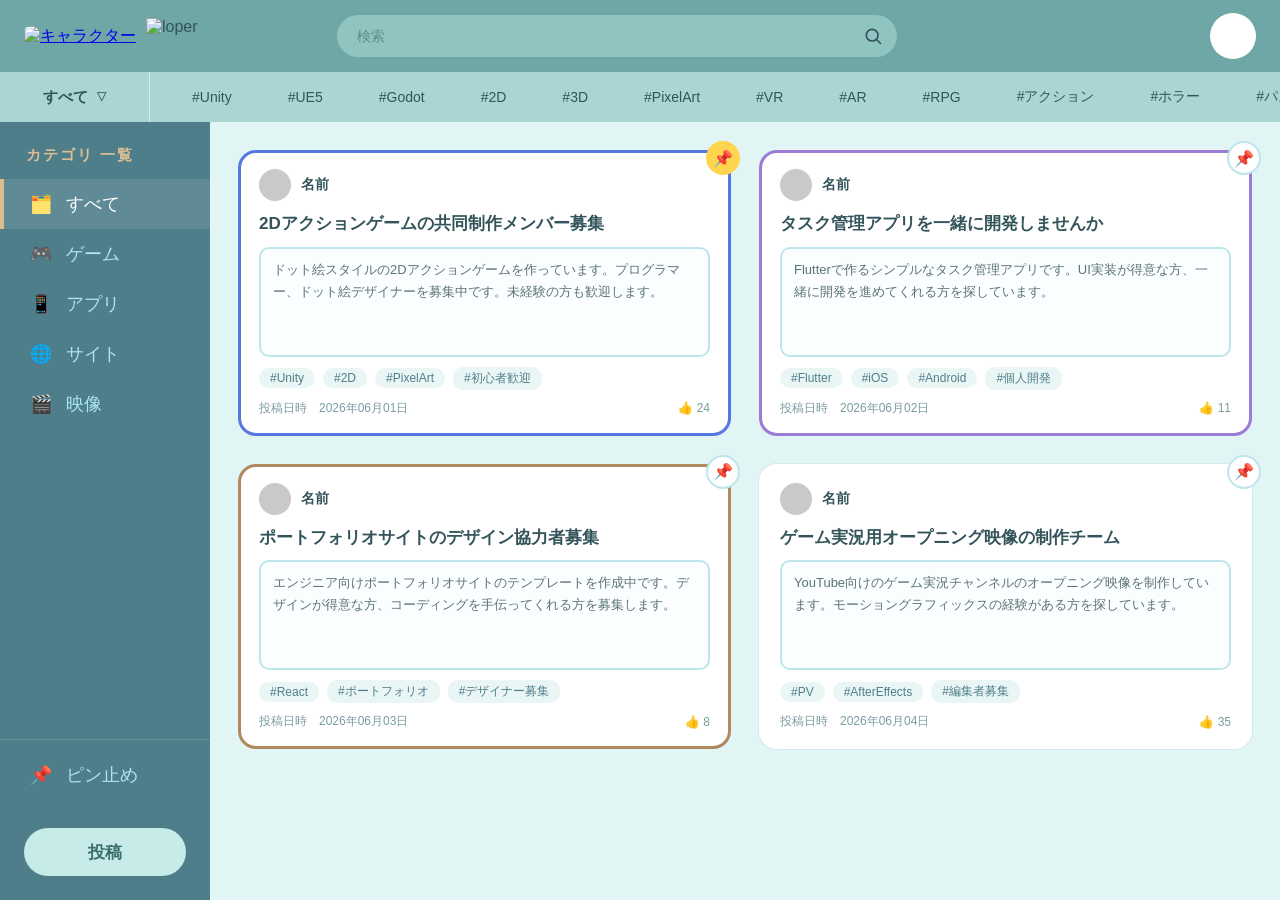
==== index.html @ f39e6a4d "アイコン設定修正" ====
<!DOCTYPE html>
<html lang="ja">
<head>
<meta charset="UTF-8">
<meta name="viewport" content="width=device-width, initial-scale=1.0">
<title>loper - 開発仲間募集サイト</title>
<link rel="icon" href="images/loper_MainIcon.png">
<link rel="stylesheet" href="style.css">
</head>
<body>
<div class="app">

  <!-- ヘッダー -->
  <header class="header">
    <div class="logo-area">
      <a href="kurokamiroom.html"><img src="images/loper_MainIcon.png" alt="キャラクター" class="logo-icon"></a>
      <img src="images/loper_logo.png" alt="loper" class="logo-img">
    </div>

    <div class="search-area">
      <input type="text" class="search-input" id="searchInput" placeholder="検索">
      <button class="search-btn" id="searchBtn" aria-label="検索">
        <svg width="20" height="20" viewBox="0 0 24 24" fill="none" stroke="currentColor" stroke-width="2" stroke-linecap="round">
          <circle cx="11" cy="11" r="7"></circle>
          <line x1="16.5" y1="16.5" x2="21" y2="21"></line>
        </svg>
      </button>
    </div>

    <div class="selected-tags-dropdown" id="selectedTagsDropdown">
      <span class="selected-tags-label" id="selectedTagsLabel">選択タグ</span>
      <span class="dropdown-arrow">▽</span>
      <div class="selected-tags-pulldown" id="selectedTagsPulldown">
        <!-- JSで生成 -->
      </div>
    </div>

    <button class="clear-tags-btn" id="clearTagsBtn" aria-label="タグ選択を解除" title="選択中のタグをすべて解除">
      <svg width="18" height="18" viewBox="0 0 24 24" fill="none" stroke="currentColor" stroke-width="2" stroke-linecap="round" stroke-linejoin="round">
        <path d="M20.59 13.41l-7.17 7.17a2 2 0 0 1-2.83 0L2 12V2h10l8.59 8.59a2 2 0 0 1 0 2.82z"></path>
        <line x1="7" y1="7" x2="7.01" y2="7"></line>
        <line x1="18" y1="6" x2="6" y2="18"></line>
      </svg>
    </button>

    <div class="profile-icon" id="profileIcon"></div>
  </header>

  <!-- カテゴリ・タグバー -->
  <div class="category-tag-bar">
    <div class="category-dropdown" id="categoryDropdown">
      <span class="category-current" id="categoryCurrent">すべて</span>
      <span class="dropdown-arrow">▽</span>

      <div class="category-pulldown" id="categoryPulldown">
        <div class="pulldown-item active" data-category="all">
          <span class="category-item-icon">🗂️</span><span>すべて</span>
        </div>
        <div class="pulldown-item" data-category="game">
          <span class="category-item-icon">🎮</span><span>ゲーム</span>
        </div>
        <div class="pulldown-item" data-category="app">
          <span class="category-item-icon">📱</span><span>アプリ</span>
        </div>
        <div class="pulldown-item" data-category="site">
          <span class="category-item-icon">🌐</span><span>サイト</span>
        </div>
        <div class="pulldown-item" data-category="video">
          <span class="category-item-icon">🎬</span><span>映像</span>
        </div>
      </div>
    </div>

    <div class="tag-list" id="tagList">
      <!-- タグはJSで生成 -->
    </div>
  </div>

  <!-- タグ一覧パネル（カテゴリ名クリックで開閉） -->
  <div class="tag-panel" id="tagPanel">
    <!-- タグはJSで生成 -->
  </div>

  <!-- 本体 -->
  <div class="body-container">

    <!-- サイドバー -->
    <aside class="sidebar">
      <div class="category-list-section">
        <div class="category-list-header">カテゴリ 一覧</div>

        <div class="category-item active" data-category="all">
          <span class="category-item-icon">🗂️</span>
          <span class="category-item-label">すべて</span>
        </div>
        <div class="category-item" data-category="game">
          <span class="category-item-icon">🎮</span>
          <span class="category-item-label">ゲーム</span>
        </div>
        <div class="category-item" data-category="app">
          <span class="category-item-icon">📱</span>
          <span class="category-item-label">アプリ</span>
        </div>
        <div class="category-item" data-category="site">
          <span class="category-item-icon">🌐</span>
          <span class="category-item-label">サイト</span>
        </div>
        <div class="category-item" data-category="video">
          <span class="category-item-icon">🎬</span>
          <span class="category-item-label">映像</span>
        </div>
      </div>

      <div class="pin-section">
        <div class="category-item" id="pinItem">
          <span class="category-item-icon">📌</span>
          <span class="category-item-label">ピン止め</span>
        </div>
      </div>

      <div class="post-button-area">
        <button class="post-button" id="postButton">投稿</button>
      </div>
    </aside>

    <!-- 投稿一覧 -->
    <main class="content-area" id="contentArea">
      <div class="posts-grid" id="postsGrid">
        <!-- 投稿カードはJSで生成 -->
      </div>
    </main>

  </div>
</div>

<!-- 投稿詳細モーダル -->
<div class="modal-overlay" id="detailModalOverlay">
  <div class="modal" id="detailModal">
    <button class="modal-close" id="detailModalClose">×</button>

    <div class="post-header modal-header">
      <div class="post-avatar" id="detailAvatar"></div>
      <span class="post-author" id="detailAuthor"></span>
    </div>

    <h2 class="modal-title" id="detailTitle"></h2>

    <div class="post-content-box modal-content-box" id="detailDesc"></div>

    <div class="modal-image-box" id="detailImageBox">
      <!-- サムネイルはJSで生成 -->
    </div>

    <div class="post-tags modal-tags" id="detailTags"></div>

    <div class="post-footer modal-footer">
      <span class="post-date" id="detailDate"></span>
      <span class="post-likes" id="detailLikes"></span>
    </div>

    <div class="modal-actions">
      <button class="modal-btn pin" id="detailPinBtn">ピン止めする</button>
    </div>
  </div>
</div>

<!-- 投稿作成モーダル -->
<div class="modal-overlay" id="postModalOverlay">
  <div class="modal" id="postModal">
    <button class="modal-close" id="postModalClose">×</button>
    <h2 class="modal-title">投稿を作成</h2>

    <form id="postForm">
      <div class="form-group">
        <label for="postTitleInput">タイトル</label>
        <input type="text" id="postTitleInput" placeholder="募集内容のタイトルを入力" required>
      </div>

      <div class="form-group">
        <label for="postCategoryInput">カテゴリ</label>
        <select id="postCategoryInput">
          <option value="game">ゲーム</option>
          <option value="app">アプリ</option>
          <option value="site">サイト</option>
          <option value="video">映像</option>
        </select>
      </div>

      <div class="form-group">
        <label for="postImageInput">画像（任意・最大4枚）</label>
        <input type="file" id="postImageInput" accept="image/*" multiple>
      </div>

      <div class="form-group">
        <label>タグ（選択）</label>
        <div class="post-tag-selector" id="postTagSelector">
          <!-- カテゴリに応じてJSで生成 -->
        </div>
      </div>

      <div class="form-group">
        <label for="postTagsInput">タグ（自由記入・カンマ区切り）</label>
        <input type="text" id="postTagsInput" placeholder="例：チーム募集, 週末開発">
      </div>

      <div class="form-group">
        <label for="postDescInput">詳細</label>
        <textarea id="postDescInput" placeholder="募集内容の詳細を入力"></textarea>
      </div>

      <button type="submit" class="form-submit">投稿する</button>
    </form>
  </div>
</div>

<!-- アイコントリムモーダル -->
<div class="avatar-crop-overlay" id="avatarCropOverlay">
  <div class="avatar-crop-modal">
    <h3 class="avatar-crop-title">アイコンの範囲を選択</h3>
    <div class="avatar-crop-container" id="avatarCropContainer">
      <img class="avatar-crop-image" id="avatarCropImage" alt="" draggable="false">
      <div class="avatar-crop-circle"></div>
    </div>
    <div class="avatar-crop-zoom-wrap">
      <span class="avatar-crop-zoom-label">縮小</span>
      <input type="range" class="avatar-crop-zoom" id="avatarCropZoom" min="0" max="100" value="0">
      <span class="avatar-crop-zoom-label">拡大</span>
    </div>
    <div class="avatar-crop-actions">
      <button type="button" class="avatar-crop-btn cancel" id="avatarCropCancel">キャンセル</button>
      <button type="button" class="avatar-crop-btn confirm" id="avatarCropConfirm">決定</button>
    </div>
  </div>
</div>

<!-- ライトボックス -->
<div class="lightbox-overlay" id="lightboxOverlay">
  <img id="lightboxImage" alt="">
</div>

<!-- トースト -->
<div class="toast" id="toast"></div>

<!-- プロフィール画面（画面左からスライド表示） -->
<div class="profile-overlay" id="profileOverlay">
  <div class="profile-panel" id="profilePanel">
    <div class="profile-panel-header">
      <button class="profile-icon-btn" id="profileCloseBtn" aria-label="メイン画面へ戻る">×</button>
      <button class="profile-icon-btn" id="profileSettingsBtn" aria-label="設定">⚙</button>
    </div>

    <div class="profile-avatar-wrap">
      <div class="profile-avatar" id="profileAvatar"></div>
      <input type="file" id="profileAvatarInput" accept="image/*" class="visually-hidden">
    </div>

    <input type="text" class="profile-name-input" id="profileNameInput" maxlength="20" value="名前">

    <textarea class="profile-bio" id="profileBio" placeholder="自己紹介や説明文を入力してください"></textarea>

    <div class="profile-links" id="profileLinks">
      <!-- JSで生成 -->
    </div>
    <button class="profile-add-link-btn" id="profileAddLinkBtn" type="button">＋ リンクを追加</button>
  </div>
</div>

<script src="script.js"></script>
</body>
</html>
---- style.css ----
:root {
  --header-bg: #6FA6A6;
  --tagbar-bg: #A9D6D3;
  --search-bg: #8FC4C1;
  --search-placeholder: #5E8C8A;

  --sidebar-bg: #4E7E8A;
  --sidebar-border: rgba(255, 255, 255, 0.15);
  --category-header-color: #DDBE93;
  --category-text-color: #ADE6EE;

  --content-bg: #E1F5F4;
  --card-bg: #FFFFFF;
  --card-border: #5D7FCB;

  --post-button-bg: #C7EBE9;
  --post-button-text: #3A6E6C;

  --scrollbar-track: #CDE7E5;
  --scrollbar-thumb: #8FC0BD;

  --text-dark: #33545A;
  --tag-pill-bg: #EAF6F6;
  --tag-pill-text: #4F7E8A;

  --ad-bg: #F2F2F2;
  --ad-border: #C7C7C7;

  /* 投稿カード（カテゴリ別の枠色） */
  --card-border-game: #5577E0;
  --card-border-app: #9B7BD6;
  --card-border-site: #B08A5E;
  --card-border-video: #FFFFFF;
  --content-box-border: #BDE6EC;
  --content-box-bg: #FBFEFE;
  --avatar-bg: #C9C9C9;

  /* プロフィール画面 */
  --profile-bg: #79B7B5;
  --profile-name-color: #ADE6EE;
  --profile-field-bg: #EAF8F8;
}

* {
  margin: 0;
  padding: 0;
  box-sizing: border-box;
}

html, body {
  height: 100%;
  font-family: "Hiragino Kaku Gothic ProN", "Hiragino Sans", "Yu Gothic UI", "Meiryo", sans-serif;
  color: var(--text-dark);
}

button {
  font-family: inherit;
}

.visually-hidden {
  position: absolute;
  width: 1px;
  height: 1px;
  padding: 0;
  margin: -1px;
  overflow: hidden;
  clip: rect(0, 0, 0, 0);
  white-space: nowrap;
  border: 0;
}

/* ================= レイアウト全体 ================= */
.app {
  display: flex;
  flex-direction: column;
  height: 100vh;
  overflow: hidden;
}

/* ================= ヘッダー ================= */
.header {
  display: flex;
  align-items: center;
  height: 72px;
  background: var(--header-bg);
  padding: 0 24px;
  gap: 20px;
  flex-shrink: 0;
}

.logo-area {
  display: flex;
  align-items: center;
  gap: 10px;
  flex-shrink: 0;
}

.logo-icon {
  width: 60px;
  height: 60px;
  border-radius: 6px;
  object-fit: cover;
}

.logo-img {
  height: 36px;
  width: auto;
  object-fit: contain;
}

.search-area {
  flex: 1;
  max-width: 560px;
  margin: 0 auto;
  display: flex;
  align-items: center;
  background: var(--search-bg);
  border-radius: 24px;
  height: 42px;
  padding: 0 8px 0 20px;
}

.search-input {
  flex: 1;
  border: none;
  outline: none;
  background: transparent;
  font-size: 14px;
  color: var(--text-dark);
}

.search-input::placeholder {
  color: var(--search-placeholder);
}

.search-btn {
  border: none;
  background: transparent;
  cursor: pointer;
  width: 32px;
  height: 32px;
  display: flex;
  align-items: center;
  justify-content: center;
  border-radius: 50%;
  color: var(--text-dark);
  flex-shrink: 0;
}

.search-btn:hover {
  background: rgba(255, 255, 255, 0.3);
}

/* ===== 選択タグドロップダウン ===== */
.selected-tags-dropdown {
  position: relative;
  display: flex;
  align-items: center;
  gap: 6px;
  height: 38px;
  padding: 0 14px;
  border-radius: 20px;
  background: transparent;
  color: rgba(255, 255, 255, 0.6);
  font-size: 13px;
  white-space: nowrap;
  cursor: pointer;
  user-select: none;
  transition: background 0.15s, color 0.15s, opacity 0.15s;
  opacity: 0;
  pointer-events: none;
  flex-shrink: 0;
}

.selected-tags-dropdown.has-tags {
  opacity: 1;
  pointer-events: auto;
  color: #fff;
}

.selected-tags-dropdown:hover {
  background: rgba(255, 255, 255, 0.2);
}

.selected-tags-dropdown .dropdown-arrow {
  font-size: 10px;
  transition: transform 0.2s;
}

.selected-tags-dropdown.open .dropdown-arrow {
  transform: rotate(180deg);
}

.selected-tags-pulldown {
  display: none;
  position: absolute;
  top: calc(100% + 8px);
  left: 0;
  min-width: 160px;
  background: #fff;
  border-radius: 10px;
  box-shadow: 0 4px 16px rgba(0,0,0,0.15);
  padding: 8px 0;
  z-index: 200;
}

.selected-tags-pulldown.open {
  display: block;
}

.selected-tags-pulldown-item {
  display: flex;
  align-items: center;
  gap: 8px;
  padding: 8px 16px;
  font-size: 13px;
  color: var(--text-dark);
  white-space: nowrap;
}

.selected-tags-pulldown-empty {
  padding: 10px 16px;
  font-size: 13px;
  color: #aaa;
}

.clear-tags-btn {
  flex-shrink: 0;
  display: flex;
  align-items: center;
  justify-content: center;
  width: 38px;
  height: 38px;
  border: none;
  border-radius: 50%;
  background: transparent;
  color: rgba(255, 255, 255, 0.6);
  cursor: pointer;
  transition: background 0.15s, color 0.15s, opacity 0.15s;
  opacity: 0;
  pointer-events: none;
}

.clear-tags-btn.has-tags {
  opacity: 1;
  pointer-events: auto;
  color: #fff;
}

.clear-tags-btn:hover {
  background: rgba(255, 255, 255, 0.25);
}

.profile-icon {
  width: 46px;
  height: 46px;
  border-radius: 50%;
  background: #FFFFFF;
  flex-shrink: 0;
  cursor: pointer;
}

/* ================= カテゴリ・タグバー ================= */
.category-tag-bar {
  display: flex;
  align-items: stretch;
  height: 50px;
  background: var(--tagbar-bg);
  flex-shrink: 0;
}

.category-dropdown {
  position: relative;
  display: flex;
  align-items: center;
  justify-content: center;
  gap: 8px;
  min-width: 150px;
  padding: 0 20px;
  font-weight: bold;
  font-size: 15px;
  cursor: pointer;
  border-right: 1px solid rgba(255, 255, 255, 0.5);
  user-select: none;
}

.category-dropdown:hover {
  background: rgba(255, 255, 255, 0.15);
}

.category-current {
  cursor: pointer;
}

.category-current:hover {
  text-decoration: underline;
}

.dropdown-arrow {
  font-size: 11px;
  transition: transform 0.2s;
}

.category-dropdown.open .dropdown-arrow {
  transform: rotate(180deg);
}

.category-pulldown {
  position: absolute;
  top: 100%;
  left: 0;
  min-width: 170px;
  background: #FFFFFF;
  border: 1px solid var(--card-border);
  border-radius: 0 0 10px 10px;
  box-shadow: 0 6px 16px rgba(0, 0, 0, 0.15);
  z-index: 200;
  display: none;
  overflow: hidden;
}

.category-pulldown.open {
  display: block;
}

.pulldown-item {
  display: flex;
  align-items: center;
  gap: 10px;
  padding: 12px 18px;
  font-size: 14px;
  font-weight: normal;
  color: var(--text-dark);
  cursor: pointer;
  white-space: nowrap;
}

.pulldown-item:hover {
  background: var(--content-bg);
}

.pulldown-item.active {
  background: var(--tag-pill-bg);
  font-weight: bold;
}

.tag-list {
  flex: 1;
  display: flex;
  align-items: center;
  gap: 28px;
  padding: 0 28px;
  overflow-x: auto;
  scrollbar-width: none;
}

.tag-list::-webkit-scrollbar {
  display: none;
}

.tag-item {
  font-size: 14px;
  color: var(--text-dark);
  white-space: nowrap;
  cursor: pointer;
  padding: 5px 14px;
  border-radius: 14px;
  transition: background 0.15s, color 0.15s;
}

.tag-item:hover {
  background: rgba(255, 255, 255, 0.45);
}

.tag-item.active {
  background: var(--card-border);
  color: #FFFFFF;
}

/* タグ一覧パネル（カテゴリ名クリックでスクロール無しに全タグを表示） */
.tag-panel {
  display: none;
  background: var(--tagbar-bg);
  border-top: 1px solid rgba(255, 255, 255, 0.5);
  padding: 18px 28px;
  flex-shrink: 0;
}

.tag-panel.open {
  display: grid;
  grid-template-columns: repeat(6, 1fr);
  gap: 12px 20px;
}

.tag-panel .tag-item {
  text-align: center;
  background: rgba(255, 255, 255, 0.35);
}

.tag-panel .tag-item.active {
  background: var(--card-border);
  color: #FFFFFF;
}

/* ================= 本体 ================= */
.body-container {
  flex: 1;
  display: flex;
  min-height: 0;
}

/* ================= サイドバー ================= */
.sidebar {
  width: 210px;
  flex-shrink: 0;
  background: var(--sidebar-bg);
  display: flex;
  flex-direction: column;
}

.category-list-section {
  flex: 1;
  padding-top: 18px;
}

.category-list-header {
  color: var(--category-header-color);
  font-size: 15px;
  font-weight: bold;
  letter-spacing: 2px;
  padding: 6px 26px 14px;
}

.category-item {
  display: flex;
  align-items: center;
  gap: 14px;
  padding: 13px 26px;
  font-size: 18px;
  color: var(--category-text-color);
  cursor: pointer;
  border-left: 4px solid transparent;
  transition: background 0.15s, border-color 0.15s, color 0.15s;
}

.category-item:hover {
  background: rgba(255, 255, 255, 0.06);
}

.category-item.active {
  background: rgba(255, 255, 255, 0.10);
  border-left-color: var(--category-header-color);
  color: #FFFFFF;
}

.category-item-icon {
  font-size: 18px;
  width: 22px;
  text-align: center;
  flex-shrink: 0;
}

.pin-section {
  border-top: 1px solid var(--sidebar-border);
  padding: 10px 0;
}

.post-button-area {
  padding: 18px 24px 24px;
}

.post-button {
  width: 100%;
  height: 48px;
  border: none;
  border-radius: 24px;
  background: var(--post-button-bg);
  color: var(--post-button-text);
  font-size: 17px;
  font-weight: bold;
  cursor: pointer;
  transition: filter 0.15s;
}

.post-button:hover {
  filter: brightness(0.95);
}

/* ================= 投稿一覧 ================= */
.content-area {
  flex: 1;
  background: var(--content-bg);
  overflow-y: auto;
  padding: 28px;
}

.content-area::-webkit-scrollbar {
  width: 14px;
}

.content-area::-webkit-scrollbar-track {
  background: var(--scrollbar-track);
}

.content-area::-webkit-scrollbar-thumb {
  background: var(--scrollbar-thumb);
  border-radius: 7px;
  border: 3px solid var(--scrollbar-track);
}

.posts-grid {
  display: grid;
  grid-template-columns: 1fr 1fr;
  gap: 28px;
  align-content: start;
}

.post-card {
  background: var(--card-bg);
  border: 3px solid var(--card-border-game);
  border-radius: 18px;
  padding: 16px 18px;
  cursor: pointer;
  display: flex;
  flex-direction: column;
  gap: 10px;
  position: relative;
  transition: transform 0.15s, box-shadow 0.15s;
}

.post-card:hover {
  transform: translateY(-2px);
  box-shadow: 0 8px 18px rgba(0, 0, 0, 0.08);
}

/* カテゴリ別の枠色（ゲームは青枠／アプリは紫枠／サイトは茶色枠／映像は白枠） */
.post-card.cat-game  { border-color: var(--card-border-game); }
.post-card.cat-app   { border-color: var(--card-border-app); }
.post-card.cat-site  { border-color: var(--card-border-site); }
.post-card.cat-video {
  border-color: var(--card-border-video);
  box-shadow: 0 0 0 1px rgba(0, 0, 0, 0.05);
}

/* アイコン・名前 */
.post-header {
  display: flex;
  align-items: center;
  gap: 10px;
}

.post-avatar {
  width: 32px;
  height: 32px;
  border-radius: 50%;
  background-color: var(--avatar-bg);
  background-size: cover;
  background-position: center;
  flex-shrink: 0;
}

.post-author {
  font-size: 14px;
  font-weight: bold;
  color: var(--text-dark);
}

.post-title {
  font-size: 17px;
  font-weight: bold;
  line-height: 1.5;
  display: -webkit-box;
  -webkit-line-clamp: 2;
  -webkit-box-orient: vertical;
  overflow: hidden;
}

/* 内容（投稿の本文）枠 */
.post-content-box {
  border: 2px solid var(--content-box-border);
  border-radius: 10px;
  background: var(--content-box-bg);
  padding: 10px 12px;
  font-size: 13px;
  line-height: 1.7;
  color: #5B7378;
  height: 110px;
  overflow: hidden;
  display: -webkit-box;
  -webkit-line-clamp: 5;
  -webkit-box-orient: vertical;
}

.post-content-box img {
  display: block;
  max-width: 100%;
  max-height: 70px;
  object-fit: cover;
  border-radius: 6px;
  margin-bottom: 6px;
}

/* タグ（横スクロールで表示） */
.post-tags {
  display: flex;
  align-items: center;
  gap: 8px;
  overflow-x: auto;
  scrollbar-width: none;
}

.post-tags::-webkit-scrollbar {
  display: none;
}

.tag-pill {
  flex-shrink: 0;
  background: var(--tag-pill-bg);
  color: var(--tag-pill-text);
  font-size: 12px;
  padding: 3px 11px;
  border-radius: 10px;
  white-space: nowrap;
}

/* 投稿日時・いいね */
.post-footer {
  display: flex;
  align-items: center;
  justify-content: space-between;
  font-size: 12px;
  color: #7A9CA0;
  margin-top: auto;
}

.post-likes {
  cursor: pointer;
  user-select: none;
  transition: transform 0.1s;
}

.post-likes:hover {
  transform: scale(1.08);
}

.post-likes.liked {
  color: #E0A030;
  font-weight: bold;
}

/* ピン止めボタン（カード右上） */
.post-pin-btn {
  position: absolute;
  top: -12px;
  right: -12px;
  width: 34px;
  height: 34px;
  border-radius: 50%;
  background: #FFFFFF;
  border: 2px solid var(--content-box-border);
  display: flex;
  align-items: center;
  justify-content: center;
  font-size: 16px;
  cursor: pointer;
  z-index: 2;
  transition: background 0.15s, transform 0.15s;
}

.post-pin-btn:hover {
  transform: scale(1.1);
}

.post-pin-btn.pinned {
  background: #FFD54F;
  border-color: #FFD54F;
}

/* ピンを付けたときのアニメーション */
@keyframes pin-pop {
  0%   { transform: scale(1) rotate(0deg); }
  40%  { transform: scale(1.5) rotate(-25deg); }
  70%  { transform: scale(0.9) rotate(10deg); }
  100% { transform: scale(1) rotate(0deg); }
}

.post-pin-btn.pin-animate {
  animation: pin-pop 0.4s ease;
}

/* 広告枠 */
.ad-card {
  grid-column: 1 / -1;
  border: 2px dashed var(--ad-border);
  border-radius: 18px;
  background: var(--ad-bg);
  display: flex;
  flex-direction: column;
  align-items: center;
  justify-content: center;
  min-height: 120px;
  color: #999999;
  gap: 6px;
}

.ad-label {
  font-weight: bold;
  font-size: 14px;
  letter-spacing: 2px;
}

.ad-sub {
  font-size: 12px;
}

/* 状態メッセージ */
.status-message {
  grid-column: 1 / -1;
  text-align: center;
  padding: 24px;
  color: #7A9CA0;
  font-size: 14px;
}

/* ================= モーダル ================= */
.modal-overlay {
  position: fixed;
  inset: 0;
  background: rgba(0, 0, 0, 0.45);
  display: none;
  align-items: center;
  justify-content: center;
  z-index: 1000;
}

.modal-overlay.show {
  display: flex;
}

.modal {
  background: #FFFFFF;
  border-radius: 18px;
  border-top: 6px solid var(--card-border-game);
  width: 90%;
  max-width: 560px;
  max-height: 85vh;
  overflow-y: auto;
  padding: 28px;
  position: relative;
}

.modal.cat-game  { border-top-color: var(--card-border-game); }
.modal.cat-app   { border-top-color: var(--card-border-app); }
.modal.cat-site  { border-top-color: var(--card-border-site); }
.modal.cat-video { border-top-color: var(--card-border-video); }

.modal-close {
  position: absolute;
  top: 16px;
  right: 16px;
  width: 32px;
  height: 32px;
  border: none;
  border-radius: 50%;
  background: var(--content-bg);
  color: var(--text-dark);
  font-size: 18px;
  line-height: 1;
  cursor: pointer;
}

.modal-header {
  margin: 8px 0 4px;
}

.modal-title {
  font-size: 20px;
  font-weight: bold;
  line-height: 1.5;
  margin: 0 0 14px;
}

.modal-image-box {
  display: none;
  margin-bottom: 14px;
}

.modal-image-box.has-image {
  display: flex;
  flex-direction: row;
  gap: 8px;
}

.modal-thumbnail {
  flex: 1;
  min-width: 0;
  aspect-ratio: 1 / 1;
  object-fit: cover;
  border-radius: 6px;
  cursor: zoom-in;
  transition: opacity 0.15s;
}

.modal-thumbnail:hover {
  opacity: 0.85;
}

/* ライトボックス */
.lightbox-overlay {
  display: none;
  position: fixed;
  inset: 0;
  background: rgba(0, 0, 0, 0.85);
  z-index: 1000;
  align-items: center;
  justify-content: center;
  cursor: zoom-out;
}

.lightbox-overlay.show {
  display: flex;
}

.lightbox-overlay img {
  max-width: 90vw;
  max-height: 90vh;
  object-fit: contain;
  border-radius: 6px;
  pointer-events: none;
}

.modal-content-box {
  height: auto;
  min-height: 140px;
  max-height: 320px;
  overflow-y: auto;
  display: block;
  -webkit-line-clamp: unset;
  margin-bottom: 16px;
}

.modal-tags {
  flex-wrap: wrap;
  overflow-x: visible;
  margin-bottom: 20px;
}

.modal-footer {
  margin-bottom: 20px;
}

.modal-actions {
  display: flex;
  gap: 12px;
}

.modal-btn {
  flex: 1;
  height: 46px;
  border: none;
  border-radius: 23px;
  font-size: 15px;
  font-weight: bold;
  cursor: pointer;
  transition: filter 0.15s;
}

.modal-btn:hover {
  filter: brightness(0.96);
}

.modal-btn.pin {
  background: var(--post-button-bg);
  color: var(--post-button-text);
}

.modal-btn.pin.pinned {
  background: #FFD54F;
  color: #7A5B00;
}

/* 投稿作成フォーム */
.form-group {
  margin-bottom: 16px;
}

.form-group label {
  display: block;
  font-size: 13px;
  font-weight: bold;
  margin-bottom: 6px;
  color: var(--text-dark);
}

.form-group input,
.form-group select,
.form-group textarea {
  width: 100%;
  border: 1px solid #CFDEDD;
  border-radius: 8px;
  padding: 10px 12px;
  font-size: 14px;
  font-family: inherit;
  outline: none;
  color: var(--text-dark);
}

.form-group input:focus,
.form-group select:focus,
.form-group textarea:focus {
  border-color: var(--card-border);
}

.form-group textarea {
  resize: vertical;
  min-height: 80px;
}

.form-submit {
  width: 100%;
  height: 48px;
  border: none;
  border-radius: 24px;
  background: var(--card-border);
  color: #FFFFFF;
  font-size: 16px;
  font-weight: bold;
  cursor: pointer;
  margin-top: 6px;
  transition: filter 0.15s;
}

.form-submit:hover {
  filter: brightness(1.05);
}

.post-tag-selector {
  display: flex;
  flex-wrap: wrap;
  gap: 8px;
  padding: 10px 12px;
  border: 1px solid #CFDEDD;
  border-radius: 8px;
  background: #fff;
  min-height: 48px;
}

.post-tag-selector .tag-pill {
  cursor: pointer;
  transition: background 0.15s, color 0.15s;
  user-select: none;
}

.post-tag-selector .tag-pill.selected {
  background: var(--card-border);
  color: #fff;
}

/* ================= トースト ================= */
.toast {
  position: fixed;
  bottom: 28px;
  left: 50%;
  transform: translateX(-50%) translateY(20px);
  background: var(--text-dark);
  color: #FFFFFF;
  padding: 12px 24px;
  border-radius: 24px;
  font-size: 14px;
  opacity: 0;
  pointer-events: none;
  transition: opacity 0.25s, transform 0.25s;
  z-index: 2000;
  white-space: nowrap;
}

.toast.show {
  opacity: 1;
  transform: translateX(-50%) translateY(0);
}

/* ================= アイコントリムモーダル ================= */
.avatar-crop-overlay {
  display: none;
  position: fixed;
  inset: 0;
  background: rgba(0, 0, 0, 0.7);
  z-index: 2000;
  align-items: center;
  justify-content: center;
}

.avatar-crop-overlay.show {
  display: flex;
}

.avatar-crop-modal {
  background: #fff;
  border-radius: 16px;
  padding: 24px;
  width: 340px;
  max-width: 95vw;
}

.avatar-crop-title {
  font-size: 15px;
  font-weight: bold;
  color: var(--text-dark);
  text-align: center;
  margin: 0 0 16px;
}

.avatar-crop-container {
  position: relative;
  width: 280px;
  height: 280px;
  overflow: hidden;
  background: #111;
  cursor: grab;
  user-select: none;
  margin: 0 auto 16px;
  border-radius: 8px;
}

.avatar-crop-image {
  position: absolute;
  transform-origin: 0 0;
  pointer-events: none;
  z-index: 1;
}

.avatar-crop-circle {
  position: absolute;
  width: 240px;
  height: 240px;
  top: 50%;
  left: 50%;
  transform: translate(-50%, -50%);
  border-radius: 50%;
  box-shadow: 0 0 0 9999px rgba(0, 0, 0, 0.55);
  border: 2px solid rgba(255, 255, 255, 0.85);
  pointer-events: none;
  z-index: 2;
}

.avatar-crop-zoom-wrap {
  display: flex;
  align-items: center;
  gap: 10px;
  margin-bottom: 20px;
}

.avatar-crop-zoom-label {
  font-size: 12px;
  color: var(--text-dark);
  flex-shrink: 0;
}

.avatar-crop-zoom {
  flex: 1;
  accent-color: var(--header-bg);
}

.avatar-crop-actions {
  display: flex;
  gap: 10px;
}

.avatar-crop-btn {
  flex: 1;
  height: 44px;
  border: none;
  border-radius: 8px;
  font-size: 14px;
  font-weight: bold;
  cursor: pointer;
  transition: filter 0.15s;
}

.avatar-crop-btn.cancel {
  background: #eee;
  color: #555;
}

.avatar-crop-btn.confirm {
  background: var(--header-bg);
  color: #fff;
}

.avatar-crop-btn:hover {
  filter: brightness(0.93);
}

/* ================= プロフィール画面 ================= */
.profile-overlay {
  position: fixed;
  inset: 0;
  background: rgba(0, 0, 0, 0.35);
  display: none;
  z-index: 1500;
}

.profile-overlay.show {
  display: block;
}

.profile-panel {
  position: absolute;
  top: 0;
  left: 0;
  height: 100%;
  width: 380px;
  max-width: 88%;
  background: var(--profile-bg);
  border-radius: 0 28px 28px 0;
  padding: 22px 26px 28px;
  display: flex;
  flex-direction: column;
  gap: 18px;
  overflow-y: auto;
  transform: translateX(-100%);
  transition: transform 0.25s ease;
}

.profile-overlay.show .profile-panel {
  transform: translateX(0);
}

.profile-panel-header {
  display: flex;
  align-items: center;
  justify-content: space-between;
  flex-shrink: 0;
}

.profile-icon-btn {
  width: 36px;
  height: 36px;
  border: none;
  background: transparent;
  color: var(--text-dark);
  font-size: 22px;
  line-height: 1;
  display: flex;
  align-items: center;
  justify-content: center;
  cursor: pointer;
  border-radius: 50%;
  transition: background 0.15s;
}

.profile-icon-btn:hover {
  background: rgba(255, 255, 255, 0.25);
}

.profile-avatar-wrap {
  display: flex;
  justify-content: center;
}

.profile-avatar {
  width: 88px;
  height: 88px;
  border-radius: 50%;
  background-color: #FFFFFF;
  background-size: cover;
  background-position: center;
  cursor: pointer;
  flex-shrink: 0;
}

.profile-name-input {
  width: 100%;
  border: none;
  background: transparent;
  outline: none;
  text-align: center;
  font-size: 18px;
  font-weight: bold;
  font-family: inherit;
  color: var(--profile-name-color);
}

.profile-name-input::placeholder {
  color: var(--profile-name-color);
  opacity: 0.7;
}

.profile-bio {
  flex: 1;
  min-height: 220px;
  border: none;
  border-radius: 16px;
  background: var(--profile-field-bg);
  padding: 16px;
  font-size: 14px;
  line-height: 1.8;
  color: var(--text-dark);
  font-family: inherit;
  outline: none;
  resize: vertical;
}

.profile-links {
  display: flex;
  flex-direction: column;
  gap: 10px;
  flex-shrink: 0;
}

.profile-link-row {
  display: flex;
  align-items: center;
  gap: 8px;
}

.profile-link-input {
  flex: 1;
  border: none;
  border-radius: 20px;
  background: var(--profile-field-bg);
  padding: 12px 18px;
  font-size: 13px;
  color: var(--text-dark);
  font-family: inherit;
  outline: none;
}

.profile-link-remove-btn {
  flex-shrink: 0;
  width: 32px;
  height: 32px;
  border: none;
  border-radius: 50%;
  background: rgba(0,0,0,0.08);
  color: var(--text-dark);
  font-size: 16px;
  line-height: 1;
  cursor: pointer;
  display: flex;
  align-items: center;
  justify-content: center;
  transition: background 0.15s;
}

.profile-link-remove-btn:hover {
  background: rgba(0,0,0,0.18);
}

.profile-add-link-btn {
  align-self: flex-start;
  margin-top: 4px;
  border: none;
  background: transparent;
  color: var(--tag-pill-text);
  font-size: 13px;
  cursor: pointer;
  padding: 4px 0;
  transition: opacity 0.15s;
}

.profile-add-link-btn:hover {
  opacity: 0.7;
}

.profile-add-link-btn:disabled {
  opacity: 0.35;
  cursor: default;
}
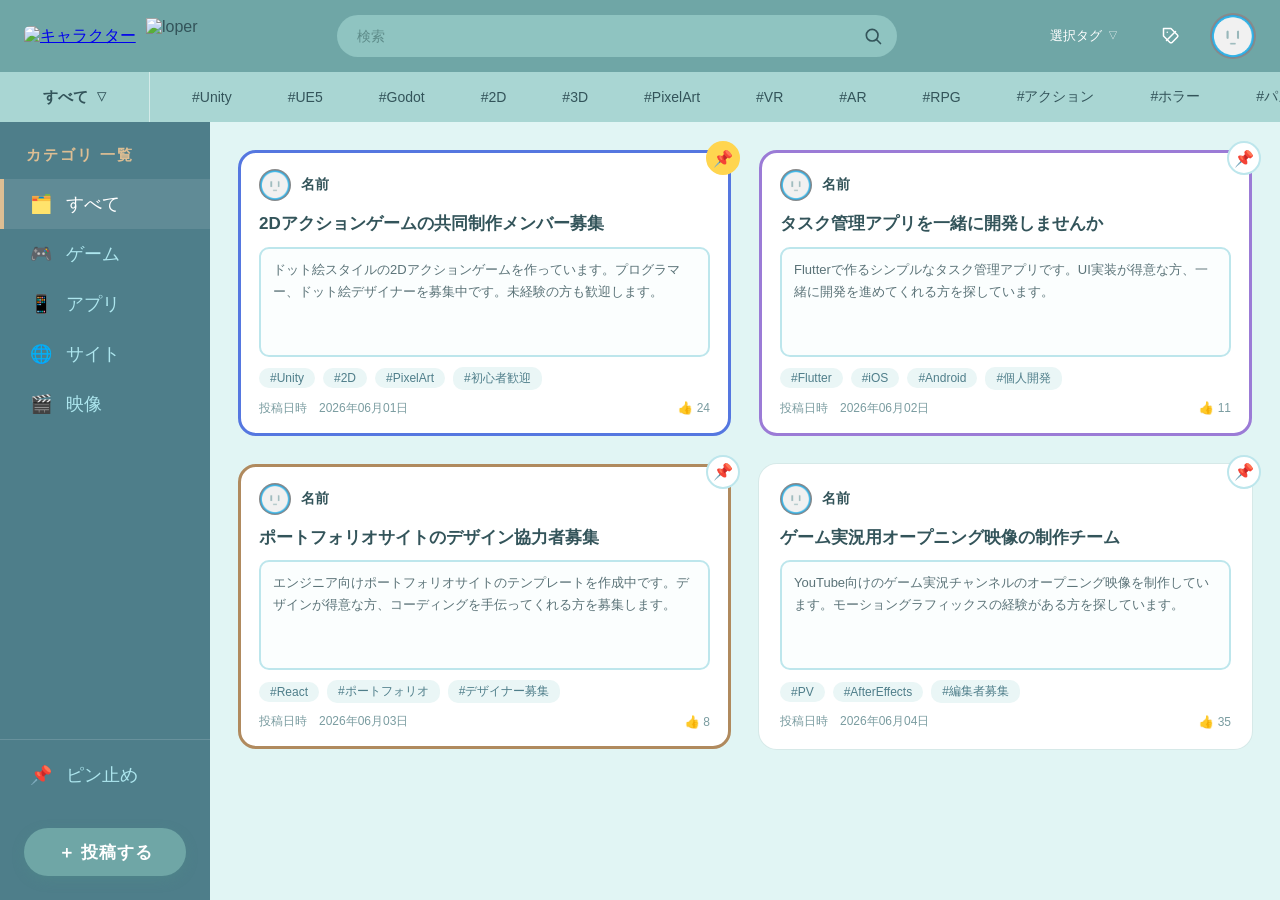
==== commit ecceaf8c: "投稿作成画面修正" ====
--- a/index.html
+++ b/index.html
@@ -119,7 +119,7 @@
       </div>
 
       <div class="post-button-area">
-        <button class="post-button" id="postButton">投稿</button>
+        <button class="post-button" id="postButton">＋ 投稿する</button>
       </div>
     </aside>
 
@@ -166,14 +166,15 @@
 
 <!-- 投稿作成モーダル -->
 <div class="modal-overlay" id="postModalOverlay">
-  <div class="modal" id="postModal">
+  <div class="modal post-modal cat-game" id="postModal">
     <button class="modal-close" id="postModalClose">×</button>
     <h2 class="modal-title">投稿を作成</h2>
 
     <form id="postForm">
       <div class="form-group">
         <label for="postTitleInput">タイトル</label>
-        <input type="text" id="postTitleInput" placeholder="募集内容のタイトルを入力" required>
+        <input type="text" id="postTitleInput" placeholder="募集内容のタイトルを入力" maxlength="30" required>
+        <span class="char-counter" id="titleCharCounter">0 / 30</span>
       </div>
 
       <div class="form-group">
@@ -187,25 +188,34 @@
       </div>
 
       <div class="form-group">
-        <label for="postImageInput">画像（任意・最大4枚）</label>
-        <input type="file" id="postImageInput" accept="image/*" multiple>
+        <label for="postDescInput">詳細</label>
+        <textarea id="postDescInput" placeholder="募集内容の詳細を入力" maxlength="500"></textarea>
+        <span class="char-counter" id="descCharCounter">0 / 500</span>
+      </div>
+
+      <div class="form-group">
+        <label>画像（任意・最大4枚）</label>
+        <label class="file-input-label" for="postImageInput" id="fileInputDisplay">ファイルが選択されていません</label>
+        <input type="file" id="postImageInput" accept="image/*" multiple class="visually-hidden">
+        <div class="image-preview-container" id="imagePreviewContainer"></div>
       </div>
 
       <div class="form-group">
         <label>タグ（選択）</label>
-        <div class="post-tag-selector" id="postTagSelector">
-          <!-- カテゴリに応じてJSで生成 -->
+        <div class="post-tag-dropdown" id="postTagDropdown">
+          <div class="post-tag-dropdown-display" id="postTagDropdownDisplay">
+            <span class="post-tag-display-text placeholder" id="postTagDisplayText">選択してください</span>
+            <span class="dropdown-arrow">▽</span>
+          </div>
+          <div class="post-tag-dropdown-panel" id="postTagDropdownPanel">
+            <div class="post-tag-selector" id="postTagSelector"></div>
+          </div>
         </div>
       </div>
 
       <div class="form-group">
         <label for="postTagsInput">タグ（自由記入・カンマ区切り）</label>
-        <input type="text" id="postTagsInput" placeholder="例：チーム募集, 週末開発">
-      </div>
-
-      <div class="form-group">
-        <label for="postDescInput">詳細</label>
-        <textarea id="postDescInput" placeholder="募集内容の詳細を入力"></textarea>
+        <input type="text" id="postTagsInput" placeholder="例：チーム募集,週末開発">
       </div>
 
       <button type="submit" class="form-submit">投稿する</button>
@@ -251,6 +261,7 @@
 
     <div class="profile-avatar-wrap">
       <div class="profile-avatar" id="profileAvatar"></div>
+      <button type="button" class="profile-avatar-delete-btn" id="profileAvatarDeleteBtn" title="アイコンを削除">×</button>
       <input type="file" id="profileAvatarInput" accept="image/*" class="visually-hidden">
     </div>
 
--- a/style.css
+++ b/style.css
@@ -161,21 +161,13 @@
   padding: 0 14px;
   border-radius: 20px;
   background: transparent;
-  color: rgba(255, 255, 255, 0.6);
+  color: #fff;
   font-size: 13px;
   white-space: nowrap;
   cursor: pointer;
   user-select: none;
-  transition: background 0.15s, color 0.15s, opacity 0.15s;
-  opacity: 0;
-  pointer-events: none;
-  flex-shrink: 0;
-}
-
-.selected-tags-dropdown.has-tags {
-  opacity: 1;
-  pointer-events: auto;
-  color: #fff;
+  transition: background 0.15s;
+  flex-shrink: 0;
 }
 
 .selected-tags-dropdown:hover {
@@ -211,11 +203,33 @@
 .selected-tags-pulldown-item {
   display: flex;
   align-items: center;
+  justify-content: space-between;
   gap: 8px;
-  padding: 8px 16px;
+  padding: 6px 10px 6px 16px;
   font-size: 13px;
   color: var(--text-dark);
   white-space: nowrap;
+}
+
+.selected-tags-pulldown-remove {
+  flex-shrink: 0;
+  width: 24px;
+  height: 24px;
+  border: none;
+  border-radius: 50%;
+  background: rgba(0, 0, 0, 0.08);
+  color: var(--text-dark);
+  font-size: 14px;
+  line-height: 1;
+  cursor: pointer;
+  display: flex;
+  align-items: center;
+  justify-content: center;
+  transition: background 0.15s;
+}
+
+.selected-tags-pulldown-remove:hover {
+  background: rgba(0, 0, 0, 0.18);
 }
 
 .selected-tags-pulldown-empty {
@@ -234,17 +248,9 @@
   border: none;
   border-radius: 50%;
   background: transparent;
-  color: rgba(255, 255, 255, 0.6);
-  cursor: pointer;
-  transition: background 0.15s, color 0.15s, opacity 0.15s;
-  opacity: 0;
-  pointer-events: none;
-}
-
-.clear-tags-btn.has-tags {
-  opacity: 1;
-  pointer-events: auto;
   color: #fff;
+  cursor: pointer;
+  transition: background 0.15s;
 }
 
 .clear-tags-btn:hover {
@@ -256,6 +262,8 @@
   height: 46px;
   border-radius: 50%;
   background: #FFFFFF;
+  background-size: cover;
+  background-position: center;
   flex-shrink: 0;
   cursor: pointer;
 }
@@ -474,16 +482,24 @@
   height: 48px;
   border: none;
   border-radius: 24px;
-  background: var(--post-button-bg);
-  color: var(--post-button-text);
+  background: var(--header-bg);
+  color: #fff;
   font-size: 17px;
   font-weight: bold;
   cursor: pointer;
-  transition: filter 0.15s;
+  letter-spacing: 0.05em;
+  box-shadow: 0 4px 12px rgba(79, 140, 138, 0.45);
+  transition: transform 0.15s, box-shadow 0.15s;
 }
 
 .post-button:hover {
-  filter: brightness(0.95);
+  transform: translateY(-2px);
+  box-shadow: 0 6px 16px rgba(79, 140, 138, 0.55);
+}
+
+.post-button:active {
+  transform: translateY(0);
+  box-shadow: 0 2px 6px rgba(79, 140, 138, 0.35);
 }
 
 /* ================= 投稿一覧 ================= */
@@ -691,22 +707,22 @@
 /* 広告枠 */
 .ad-card {
   grid-column: 1 / -1;
-  border: 2px dashed var(--ad-border);
-  border-radius: 18px;
-  background: var(--ad-bg);
   display: flex;
   flex-direction: column;
   align-items: center;
-  justify-content: center;
-  min-height: 120px;
-  color: #999999;
-  gap: 6px;
+  gap: 4px;
+  padding: 8px 0;
 }
 
 .ad-label {
-  font-weight: bold;
-  font-size: 14px;
-  letter-spacing: 2px;
+  font-size: 11px;
+  color: #aaa;
+  letter-spacing: 1px;
+}
+
+.ad-card iframe {
+  display: block;
+  border: none;
 }
 
 .ad-sub {
@@ -754,6 +770,18 @@
 .modal.cat-site  { border-top-color: var(--card-border-site); }
 .modal.cat-video { border-top-color: var(--card-border-video); }
 
+/* 投稿作成モーダル専用（全辺ボーダー・大きめ） */
+#postModal {
+  border: 3px solid var(--card-border-game);
+  max-width: 680px;
+  max-height: 90vh;
+}
+
+#postModal.cat-game { border-color: var(--card-border-game); }
+#postModal.cat-app  { border-color: var(--card-border-app); }
+#postModal.cat-site { border-color: var(--card-border-site); }
+#postModal.cat-video { border-color: #D0D0D0; }
+
 .modal-close {
   position: absolute;
   top: 16px;
@@ -913,7 +941,7 @@
 
 .form-group textarea {
   resize: vertical;
-  min-height: 80px;
+  min-height: 120px;
 }
 
 .form-submit {
@@ -1156,6 +1184,38 @@
 .profile-avatar-wrap {
   display: flex;
   justify-content: center;
+  position: relative;
+}
+
+.profile-avatar-delete-btn {
+  position: absolute;
+  left: calc(50% + 48px);
+  top: 50%;
+  transform: translateY(-50%);
+  width: 32px;
+  height: 32px;
+  border: none;
+  border-radius: 50%;
+  background: rgba(0, 0, 0, 0.35);
+  color: #fff;
+  font-size: 18px;
+  line-height: 1;
+  cursor: pointer;
+  display: flex;
+  align-items: center;
+  justify-content: center;
+  opacity: 0;
+  pointer-events: none;
+  transition: opacity 0.15s, background 0.15s;
+}
+
+.profile-avatar-wrap:hover .profile-avatar-delete-btn {
+  opacity: 1;
+  pointer-events: auto;
+}
+
+.profile-avatar-delete-btn:hover {
+  background: rgba(0, 0, 0, 0.6);
 }
 
 .profile-avatar {
@@ -1171,14 +1231,23 @@
 
 .profile-name-input {
   width: 100%;
-  border: none;
-  background: transparent;
+  border: 2px solid rgba(255, 255, 255, 0.4);
+  border-radius: 24px;
+  background: rgba(255, 255, 255, 0.15);
   outline: none;
   text-align: center;
   font-size: 18px;
   font-weight: bold;
   font-family: inherit;
   color: var(--profile-name-color);
+  padding: 8px 20px;
+  box-sizing: border-box;
+  transition: border-color 0.15s, background 0.15s;
+}
+
+.profile-name-input:focus {
+  border-color: rgba(255, 255, 255, 0.85);
+  background: rgba(255, 255, 255, 0.25);
 }
 
 .profile-name-input::placeholder {
@@ -1267,3 +1336,137 @@
   opacity: 0.35;
   cursor: default;
 }
+
+/* ================= 文字数カウンター ================= */
+.char-counter {
+  display: block;
+  text-align: right;
+  font-size: 11px;
+  color: #9BBBBF;
+  margin-top: 3px;
+}
+
+.char-counter.near-limit { color: #C07000; }
+.char-counter.at-limit   { color: #D03030; }
+
+/* ================= ファイル入力（スタイル付きラベル） ================= */
+.file-input-label {
+  display: block;
+  width: 100%;
+  border: 1px solid #CFDEDD;
+  border-radius: 8px;
+  padding: 10px 12px;
+  font-size: 14px;
+  color: #AABFC2;
+  cursor: pointer;
+  background: #fff;
+  user-select: none;
+  transition: border-color 0.15s;
+  box-sizing: border-box;
+}
+
+.file-input-label:hover { border-color: var(--card-border); }
+
+/* ================= 画像プレビュー ================= */
+.image-preview-container {
+  display: flex;
+  flex-wrap: wrap;
+  gap: 8px;
+  margin-top: 10px;
+}
+
+.image-preview-item {
+  position: relative;
+  width: calc(25% - 6px);
+  flex-shrink: 0;
+}
+
+.image-preview-item img {
+  width: 100%;
+  aspect-ratio: 1 / 1;
+  object-fit: cover;
+  border-radius: 8px;
+  display: block;
+}
+
+.image-preview-remove {
+  position: absolute;
+  top: 4px;
+  right: 4px;
+  width: 22px;
+  height: 22px;
+  border-radius: 50%;
+  background: rgba(0, 0, 0, 0.5);
+  color: #fff;
+  border: none;
+  font-size: 14px;
+  cursor: pointer;
+  display: flex;
+  align-items: center;
+  justify-content: center;
+  line-height: 1;
+  padding: 0;
+  transition: background 0.15s;
+}
+
+.image-preview-remove:hover { background: rgba(0, 0, 0, 0.75); }
+
+/* ================= タグ選択ドロップダウン ================= */
+.post-tag-dropdown {
+  width: 100%;
+}
+
+.post-tag-dropdown-display {
+  display: flex;
+  align-items: center;
+  justify-content: space-between;
+  padding: 10px 12px;
+  border: 1px solid #CFDEDD;
+  border-radius: 8px;
+  background: #fff;
+  cursor: pointer;
+  min-height: 44px;
+  user-select: none;
+  transition: border-color 0.15s, border-radius 0.15s;
+}
+
+.post-tag-dropdown-display:hover { border-color: var(--card-border); }
+
+.post-tag-dropdown.open .post-tag-dropdown-display {
+  border-color: var(--card-border);
+  border-radius: 8px 8px 0 0;
+}
+
+.post-tag-display-text {
+  font-size: 14px;
+  color: var(--text-dark);
+  flex: 1;
+  overflow: hidden;
+  text-overflow: ellipsis;
+  white-space: nowrap;
+  padding-right: 8px;
+}
+
+.post-tag-display-text.placeholder { color: #AABFC2; }
+
+.post-tag-dropdown.open .dropdown-arrow { transform: rotate(180deg); }
+
+.post-tag-dropdown-panel {
+  display: none;
+  background: #fff;
+  border: 1px solid var(--card-border);
+  border-top: none;
+  border-radius: 0 0 8px 8px;
+  padding: 12px;
+  max-height: 200px;
+  overflow-y: auto;
+}
+
+.post-tag-dropdown-panel.open { display: block; }
+
+.post-tag-dropdown-panel .post-tag-selector {
+  border: none;
+  padding: 0;
+  min-height: 0;
+  background: transparent;
+}
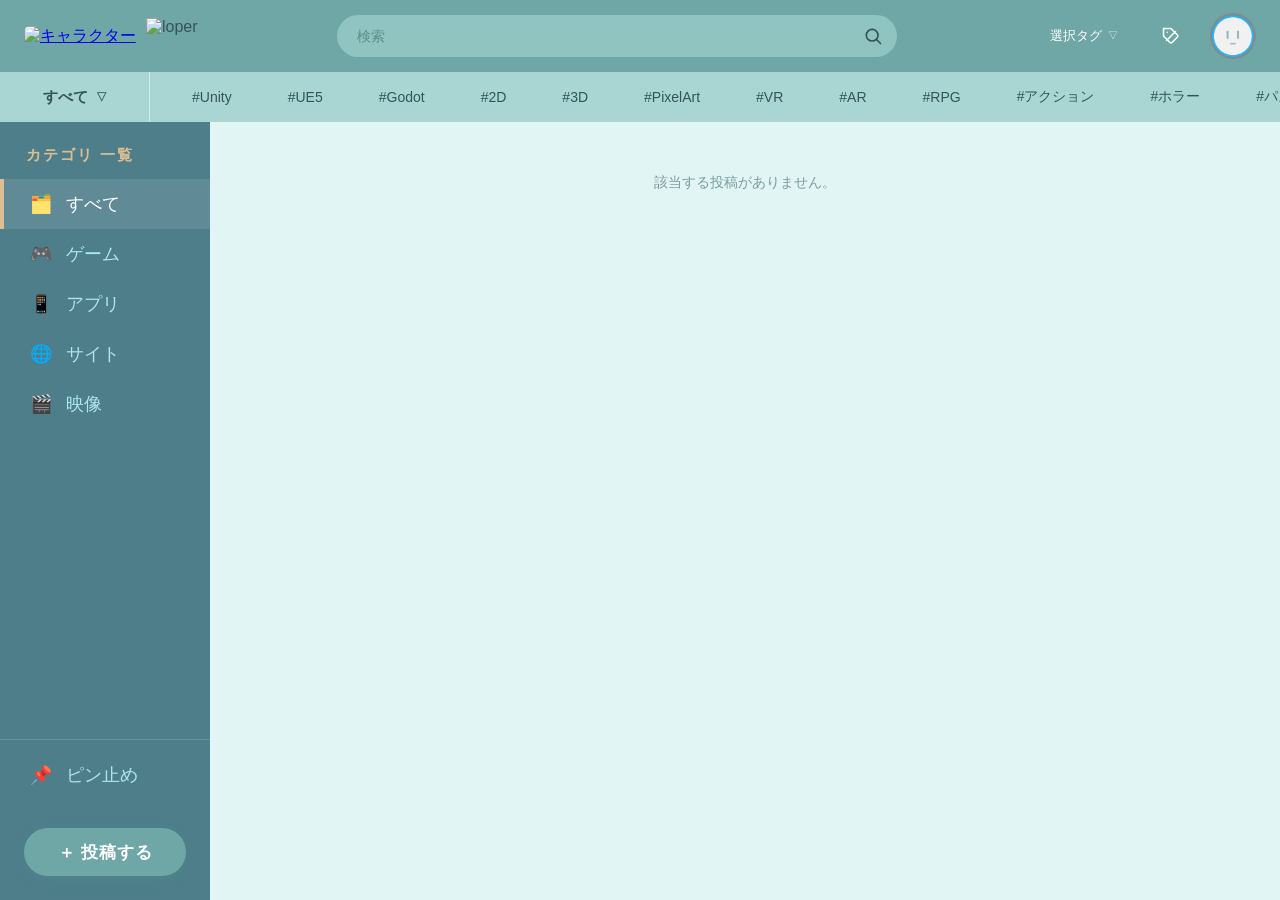
==== commit b323b31e: "名前変更修正" ====
--- a/index.html
+++ b/index.html
@@ -218,6 +218,14 @@
         <input type="text" id="postTagsInput" placeholder="例：チーム募集,週末開発">
       </div>
 
+      <div class="form-group">
+        <label for="postDeadlineInput">募集期限</label>
+        <div class="deadline-input-wrap">
+          <input type="number" id="postDeadlineInput" min="1" max="365" value="30">
+          <span class="deadline-unit">日間</span>
+        </div>
+      </div>
+
       <button type="submit" class="form-submit">投稿する</button>
     </form>
   </div>
@@ -248,8 +256,69 @@
   <img id="lightboxImage" alt="">
 </div>
 
+<!-- ログアウト確認モーダル -->
+<div class="confirm-overlay" id="logoutConfirmOverlay">
+  <div class="confirm-modal">
+    <p class="confirm-message">ログアウトしますか？</p>
+    <img class="confirm-image" src="images/loper_LogoutIcon.png" alt="">
+    <div class="confirm-actions">
+      <button class="confirm-btn ok" id="logoutConfirmOk">OK</button>
+      <button class="confirm-btn cancel" id="logoutConfirmCancel">キャンセル</button>
+    </div>
+  </div>
+</div>
+
+<!-- 設定画面 -->
+<div class="modal-overlay" id="settingsOverlay">
+  <div class="settings-panel">
+    <button class="modal-close" id="settingsCloseBtn">×</button>
+    <h2 class="modal-title">設定</h2>
+
+    <div class="settings-section">
+      <h3 class="settings-section-title">名前を変更</h3>
+      <div class="settings-name-row">
+        <input type="text" class="settings-name-input" id="settingsNameInput" maxlength="20" placeholder="名前を入力">
+        <button class="settings-name-save" id="settingsNameSave" type="button">保存</button>
+      </div>
+    </div>
+
+    <div class="settings-section">
+      <h3 class="settings-section-title">期限切れ募集</h3>
+      <div class="expired-posts-list" id="expiredPostsList"></div>
+    </div>
+  </div>
+</div>
+
+<!-- アイコン削除確認モーダル -->
+<div class="confirm-overlay" id="iconDeleteConfirmOverlay">
+  <div class="confirm-modal">
+    <p class="confirm-message">アイコンを削除します。</p>
+    <img class="confirm-image" src="images/loper_IcondeleteIcon.png" alt="">
+    <div class="confirm-actions">
+      <button class="confirm-btn ok" id="iconDeleteConfirmOk">OK</button>
+      <button class="confirm-btn cancel" id="iconDeleteConfirmCancel">キャンセル</button>
+    </div>
+  </div>
+</div>
+
 <!-- トースト -->
 <div class="toast" id="toast"></div>
+
+<!-- ログイン促進モーダル -->
+<div class="modal-overlay" id="loginPromptOverlay">
+  <div class="login-prompt-modal">
+    <button class="modal-close" id="loginPromptClose">×</button>
+    <div class="login-prompt-icon">
+      <svg width="48" height="48" viewBox="0 0 24 24" fill="none" stroke="var(--text-dark)" stroke-width="1.5" stroke-linecap="round" stroke-linejoin="round"><path d="M20 21v-2a4 4 0 0 0-4-4H8a4 4 0 0 0-4 4v2"/><circle cx="12" cy="7" r="4"/></svg>
+    </div>
+    <h2 class="login-prompt-title">ログインが必要です</h2>
+    <p class="login-prompt-message">投稿するにはログインしてください</p>
+    <button class="github-login-btn login-prompt-btn" id="loginPromptGithubBtn" type="button">
+      <svg width="20" height="20" viewBox="0 0 24 24" fill="currentColor"><path d="M12 0C5.37 0 0 5.37 0 12c0 5.31 3.435 9.795 8.205 11.385.6.105.825-.255.825-.57 0-.285-.015-1.23-.015-2.235-3.015.555-3.795-.735-4.035-1.41-.135-.345-.72-1.41-1.23-1.695-.42-.225-1.02-.78-.015-.795.945-.015 1.62.87 1.845 1.23 1.08 1.815 2.805 1.305 3.495.99.105-.78.42-1.305.765-1.605-2.67-.3-5.46-1.335-5.46-5.925 0-1.305.465-2.385 1.23-3.225-.12-.3-.54-1.53.12-3.18 0 0 1.005-.315 3.3 1.23.96-.27 1.98-.405 3-.405s2.04.135 3 .405c2.295-1.56 3.3-1.23 3.3-1.23.66 1.65.24 2.88.12 3.18.765.84 1.23 1.905 1.23 3.225 0 4.605-2.805 5.625-5.475 5.925.435.375.81 1.095.81 2.22 0 1.605-.015 2.895-.015 3.3 0 .315.225.69.825.57A12.02 12.02 0 0 0 24 12c0-6.63-5.37-12-12-12z"/></svg>
+      GitHubでログイン
+    </button>
+  </div>
+</div>
 
 <!-- プロフィール画面（画面左からスライド表示） -->
 <div class="profile-overlay" id="profileOverlay">
@@ -259,23 +328,62 @@
       <button class="profile-icon-btn" id="profileSettingsBtn" aria-label="設定">⚙</button>
     </div>
 
-    <div class="profile-avatar-wrap">
-      <div class="profile-avatar" id="profileAvatar"></div>
-      <button type="button" class="profile-avatar-delete-btn" id="profileAvatarDeleteBtn" title="アイコンを削除">×</button>
-      <input type="file" id="profileAvatarInput" accept="image/*" class="visually-hidden">
-    </div>
-
-    <input type="text" class="profile-name-input" id="profileNameInput" maxlength="20" value="名前">
-
-    <textarea class="profile-bio" id="profileBio" placeholder="自己紹介や説明文を入力してください"></textarea>
-
-    <div class="profile-links" id="profileLinks">
-      <!-- JSで生成 -->
-    </div>
-    <button class="profile-add-link-btn" id="profileAddLinkBtn" type="button">＋ リンクを追加</button>
+    <!-- ログイン前 -->
+    <div class="profile-login-section" id="profileLoginSection">
+      <div class="profile-login-icon">
+        <svg width="48" height="48" viewBox="0 0 24 24" fill="none" stroke="rgba(255,255,255,0.7)" stroke-width="1.5" stroke-linecap="round" stroke-linejoin="round"><path d="M20 21v-2a4 4 0 0 0-4-4H8a4 4 0 0 0-4 4v2"/><circle cx="12" cy="7" r="4"/></svg>
+      </div>
+      <p class="profile-login-message">ログインしてプロフィールを<br>管理しましょう</p>
+      <button class="github-login-btn" id="githubLoginBtn" type="button">
+        <svg width="20" height="20" viewBox="0 0 24 24" fill="currentColor"><path d="M12 0C5.37 0 0 5.37 0 12c0 5.31 3.435 9.795 8.205 11.385.6.105.825-.255.825-.57 0-.285-.015-1.23-.015-2.235-3.015.555-3.795-.735-4.035-1.41-.135-.345-.72-1.41-1.23-1.695-.42-.225-1.02-.78-.015-.795.945-.015 1.62.87 1.845 1.23 1.08 1.815 2.805 1.305 3.495.99.105-.78.42-1.305.765-1.605-2.67-.3-5.46-1.335-5.46-5.925 0-1.305.465-2.385 1.23-3.225-.12-.3-.54-1.53.12-3.18 0 0 1.005-.315 3.3 1.23.96-.27 1.98-.405 3-.405s2.04.135 3 .405c2.295-1.56 3.3-1.23 3.3-1.23.66 1.65.24 2.88.12 3.18.765.84 1.23 1.905 1.23 3.225 0 4.605-2.805 5.625-5.475 5.925.435.375.81 1.095.81 2.22 0 1.605-.015 2.895-.015 3.3 0 .315.225.69.825.57A12.02 12.02 0 0 0 24 12c0-6.63-5.37-12-12-12z"/></svg>
+        GitHubでログイン
+      </button>
+    </div>
+
+    <!-- ログイン後 -->
+    <div class="profile-content" id="profileContent" style="display:none;">
+      <div class="profile-avatar-wrap">
+        <div class="profile-avatar" id="profileAvatar"></div>
+        <button type="button" class="profile-avatar-delete-btn" id="profileAvatarDeleteBtn" title="アイコンを削除">×</button>
+        <input type="file" id="profileAvatarInput" accept="image/*" class="visually-hidden">
+      </div>
+
+      <div class="profile-name-display" id="profileNameInput">名前</div>
+
+      <textarea class="profile-bio" id="profileBio" placeholder="自己紹介や説明文を入力してください"></textarea>
+
+      <div class="profile-links" id="profileLinks"></div>
+      <button class="profile-add-link-btn" id="profileAddLinkBtn" type="button">＋ リンクを追加</button>
+
+      <button class="profile-logout-btn" id="profileLogoutBtn" type="button">ログアウト</button>
+    </div>
   </div>
 </div>
 
 <script src="script.js"></script>
+<script type="module">
+  import { initializeApp } from "https://www.gstatic.com/firebasejs/12.15.0/firebase-app.js";
+  import { getAuth, GithubAuthProvider, signInWithPopup, signOut, onAuthStateChanged } from "https://www.gstatic.com/firebasejs/12.15.0/firebase-auth.js";
+  import { getFirestore, doc, setDoc, getDoc } from "https://www.gstatic.com/firebasejs/12.15.0/firebase-firestore.js";
+
+  const firebaseConfig = {
+    apiKey: "AIzaSyAp7tJpiTHP27bKIK5orCivTqvzalIZWGw",
+    authDomain: "loper-81ec3.firebaseapp.com",
+    projectId: "loper-81ec3",
+    storageBucket: "loper-81ec3.firebasestorage.app",
+    messagingSenderId: "76995793678",
+    appId: "1:76995793678:web:0798cb548723e041e2fd5f"
+  };
+
+  const app = initializeApp(firebaseConfig);
+  const auth = getAuth(app);
+  const db = getFirestore(app);
+
+  window._firebase = {
+    auth, db,
+    GithubAuthProvider, signInWithPopup, signOut, onAuthStateChanged,
+    doc, setDoc, getDoc,
+  };
+</script>
 </body>
 </html>
--- a/style.css
+++ b/style.css
@@ -643,13 +643,23 @@
 .post-footer {
   display: flex;
   align-items: center;
-  justify-content: space-between;
+  gap: 12px;
   font-size: 12px;
   color: #7A9CA0;
   margin-top: auto;
 }
 
+.post-deadline {
+  color: var(--header-bg);
+  font-weight: bold;
+}
+
+.post-deadline.urgent {
+  color: #D03030;
+}
+
 .post-likes {
+  margin-left: auto;
   cursor: pointer;
   user-select: none;
   transition: transform 0.1s;
@@ -761,9 +771,12 @@
   max-width: 560px;
   max-height: 85vh;
   overflow-y: auto;
+  scrollbar-width: none;
   padding: 28px;
   position: relative;
 }
+
+.modal::-webkit-scrollbar { display: none; }
 
 .modal.cat-game  { border-top-color: var(--card-border-game); }
 .modal.cat-app   { border-top-color: var(--card-border-app); }
@@ -862,10 +875,13 @@
   min-height: 140px;
   max-height: 320px;
   overflow-y: auto;
+  scrollbar-width: none;
   display: block;
   -webkit-line-clamp: unset;
   margin-bottom: 16px;
 }
+
+.modal-content-box::-webkit-scrollbar { display: none; }
 
 .modal-tags {
   flex-wrap: wrap;
@@ -1146,9 +1162,12 @@
   flex-direction: column;
   gap: 18px;
   overflow-y: auto;
+  scrollbar-width: none;
   transform: translateX(-100%);
   transition: transform 0.25s ease;
 }
+
+.profile-panel::-webkit-scrollbar { display: none; }
 
 .profile-overlay.show .profile-panel {
   transform: translateX(0);
@@ -1229,12 +1248,8 @@
   flex-shrink: 0;
 }
 
-.profile-name-input {
+.profile-name-display {
   width: 100%;
-  border: 2px solid rgba(255, 255, 255, 0.4);
-  border-radius: 24px;
-  background: rgba(255, 255, 255, 0.15);
-  outline: none;
   text-align: center;
   font-size: 18px;
   font-weight: bold;
@@ -1242,17 +1257,6 @@
   color: var(--profile-name-color);
   padding: 8px 20px;
   box-sizing: border-box;
-  transition: border-color 0.15s, background 0.15s;
-}
-
-.profile-name-input:focus {
-  border-color: rgba(255, 255, 255, 0.85);
-  background: rgba(255, 255, 255, 0.25);
-}
-
-.profile-name-input::placeholder {
-  color: var(--profile-name-color);
-  opacity: 0.7;
 }
 
 .profile-bio {
@@ -1335,6 +1339,347 @@
 .profile-add-link-btn:disabled {
   opacity: 0.35;
   cursor: default;
+}
+
+/* ================= ログインセクション ================= */
+.profile-login-section {
+  display: flex;
+  flex-direction: column;
+  align-items: center;
+  justify-content: center;
+  gap: 20px;
+  flex: 1;
+  padding: 40px 0;
+}
+
+.profile-login-icon {
+  width: 88px;
+  height: 88px;
+  border-radius: 50%;
+  background: rgba(255, 255, 255, 0.2);
+  display: flex;
+  align-items: center;
+  justify-content: center;
+}
+
+.profile-login-message {
+  text-align: center;
+  color: rgba(255, 255, 255, 0.85);
+  font-size: 14px;
+  line-height: 1.8;
+}
+
+.github-login-btn {
+  display: flex;
+  align-items: center;
+  justify-content: center;
+  gap: 10px;
+  width: 100%;
+  max-width: 260px;
+  height: 48px;
+  border: none;
+  border-radius: 24px;
+  background: #24292e;
+  color: #fff;
+  font-size: 15px;
+  font-weight: bold;
+  cursor: pointer;
+  font-family: inherit;
+  transition: background 0.15s;
+}
+
+.github-login-btn:hover {
+  background: #3a3f44;
+}
+
+.profile-content {
+  display: flex;
+  flex-direction: column;
+  gap: 18px;
+  flex: 1;
+}
+
+.profile-logout-btn {
+  width: 100%;
+  height: 42px;
+  border: 2px solid rgba(255, 255, 255, 0.4);
+  border-radius: 21px;
+  background: transparent;
+  color: rgba(255, 255, 255, 0.85);
+  font-size: 14px;
+  font-family: inherit;
+  cursor: pointer;
+  margin-top: auto;
+  transition: background 0.15s;
+}
+
+.profile-logout-btn:hover {
+  background: rgba(255, 255, 255, 0.1);
+}
+
+/* ================= ログイン促進モーダル ================= */
+.login-prompt-modal {
+  background: #fff;
+  border-radius: 18px;
+  width: 90%;
+  max-width: 380px;
+  padding: 40px 32px;
+  position: relative;
+  display: flex;
+  flex-direction: column;
+  align-items: center;
+  gap: 16px;
+  text-align: center;
+}
+
+.login-prompt-icon {
+  width: 80px;
+  height: 80px;
+  border-radius: 50%;
+  background: var(--content-bg);
+  display: flex;
+  align-items: center;
+  justify-content: center;
+}
+
+.login-prompt-title {
+  font-size: 18px;
+  font-weight: bold;
+  color: var(--text-dark);
+}
+
+.login-prompt-message {
+  font-size: 14px;
+  color: #7A9CA0;
+  line-height: 1.6;
+}
+
+.login-prompt-btn {
+  margin-top: 8px;
+  max-width: 100%;
+  width: 240px;
+}
+
+#loginPromptOverlay,
+#settingsOverlay {
+  z-index: 1600;
+}
+
+/* ================= 確認モーダル（ログアウト・アイコン削除） ================= */
+.confirm-overlay {
+  position: fixed;
+  inset: 0;
+  background: rgba(0, 0, 0, 0.35);
+  display: none;
+  align-items: center;
+  justify-content: center;
+  z-index: 2000;
+}
+
+.confirm-overlay.show {
+  display: flex;
+}
+
+.confirm-modal {
+  background: #E6F5F3;
+  border: 3px solid var(--header-bg);
+  border-radius: 20px;
+  width: 90%;
+  max-width: 380px;
+  padding: 32px 28px 28px;
+  display: flex;
+  flex-direction: column;
+  align-items: center;
+  gap: 20px;
+}
+
+.confirm-message {
+  font-size: 17px;
+  font-weight: bold;
+  color: var(--text-dark);
+  text-align: center;
+}
+
+.confirm-image {
+  width: 120px;
+  height: 120px;
+  object-fit: contain;
+}
+
+.confirm-actions {
+  display: flex;
+  align-items: center;
+  justify-content: center;
+  gap: 24px;
+  width: 100%;
+}
+
+.confirm-btn {
+  min-width: 110px;
+  height: 42px;
+  border: none;
+  border-radius: 21px;
+  font-size: 15px;
+  font-weight: bold;
+  font-family: inherit;
+  cursor: pointer;
+  transition: filter 0.15s;
+}
+
+.confirm-btn:hover {
+  filter: brightness(0.93);
+}
+
+.confirm-btn.ok {
+  background: #8A9A9C;
+  color: #fff;
+}
+
+.confirm-btn.cancel {
+  background: var(--header-bg);
+  color: #fff;
+}
+
+/* ================= 募集期限入力 ================= */
+.deadline-input-wrap {
+  display: flex;
+  align-items: center;
+  gap: 8px;
+}
+
+.deadline-input-wrap input[type="number"] {
+  width: 100px;
+  border: 1px solid #CFDEDD;
+  border-radius: 8px;
+  padding: 10px 12px;
+  font-size: 14px;
+  font-family: inherit;
+  outline: none;
+  color: var(--text-dark);
+}
+
+.deadline-input-wrap input[type="number"]:focus {
+  border-color: var(--card-border);
+}
+
+.deadline-unit {
+  font-size: 14px;
+  color: var(--text-dark);
+}
+
+/* ================= 設定画面 ================= */
+.settings-panel {
+  background: #fff;
+  border-radius: 18px;
+  width: 90%;
+  max-width: 560px;
+  max-height: 85vh;
+  overflow-y: auto;
+  scrollbar-width: none;
+  padding: 28px;
+  position: relative;
+}
+
+.settings-panel::-webkit-scrollbar { display: none; }
+
+.settings-section {
+  margin-bottom: 28px;
+}
+
+.settings-section-title {
+  font-size: 15px;
+  font-weight: bold;
+  color: var(--text-dark);
+  margin-bottom: 12px;
+  padding-bottom: 8px;
+  border-bottom: 2px solid var(--content-bg);
+}
+
+.settings-name-row {
+  display: flex;
+  gap: 10px;
+}
+
+.settings-name-input {
+  flex: 1;
+  border: 1px solid #CFDEDD;
+  border-radius: 8px;
+  padding: 10px 12px;
+  font-size: 14px;
+  font-family: inherit;
+  outline: none;
+  color: var(--text-dark);
+}
+
+.settings-name-input:focus {
+  border-color: var(--card-border);
+}
+
+.settings-name-save {
+  padding: 0 20px;
+  height: 42px;
+  border: none;
+  border-radius: 21px;
+  background: var(--header-bg);
+  color: #fff;
+  font-size: 14px;
+  font-weight: bold;
+  font-family: inherit;
+  cursor: pointer;
+  transition: filter 0.15s;
+}
+
+.settings-name-save:hover {
+  filter: brightness(0.93);
+}
+
+/* 期限切れ募集一覧 */
+.expired-posts-list {
+  display: flex;
+  flex-direction: column;
+  gap: 10px;
+}
+
+.expired-post-item {
+  display: flex;
+  align-items: center;
+  gap: 12px;
+  padding: 12px;
+  background: var(--content-bg);
+  border-radius: 10px;
+  cursor: pointer;
+  transition: background 0.15s;
+}
+
+.expired-post-item:hover {
+  background: #D0EAE8;
+}
+
+.expired-post-info {
+  flex: 1;
+  min-width: 0;
+}
+
+.expired-post-title {
+  font-size: 14px;
+  font-weight: bold;
+  color: var(--text-dark);
+  overflow: hidden;
+  text-overflow: ellipsis;
+  white-space: nowrap;
+}
+
+.expired-post-meta {
+  font-size: 12px;
+  color: #7A9CA0;
+  margin-top: 2px;
+}
+
+.expired-posts-empty {
+  text-align: center;
+  padding: 24px;
+  color: #7A9CA0;
+  font-size: 14px;
 }
 
 /* ================= 文字数カウンター ================= */
@@ -1460,7 +1805,10 @@
   padding: 12px;
   max-height: 200px;
   overflow-y: auto;
-}
+  scrollbar-width: none;
+}
+
+.post-tag-dropdown-panel::-webkit-scrollbar { display: none; }
 
 .post-tag-dropdown-panel.open { display: block; }
 
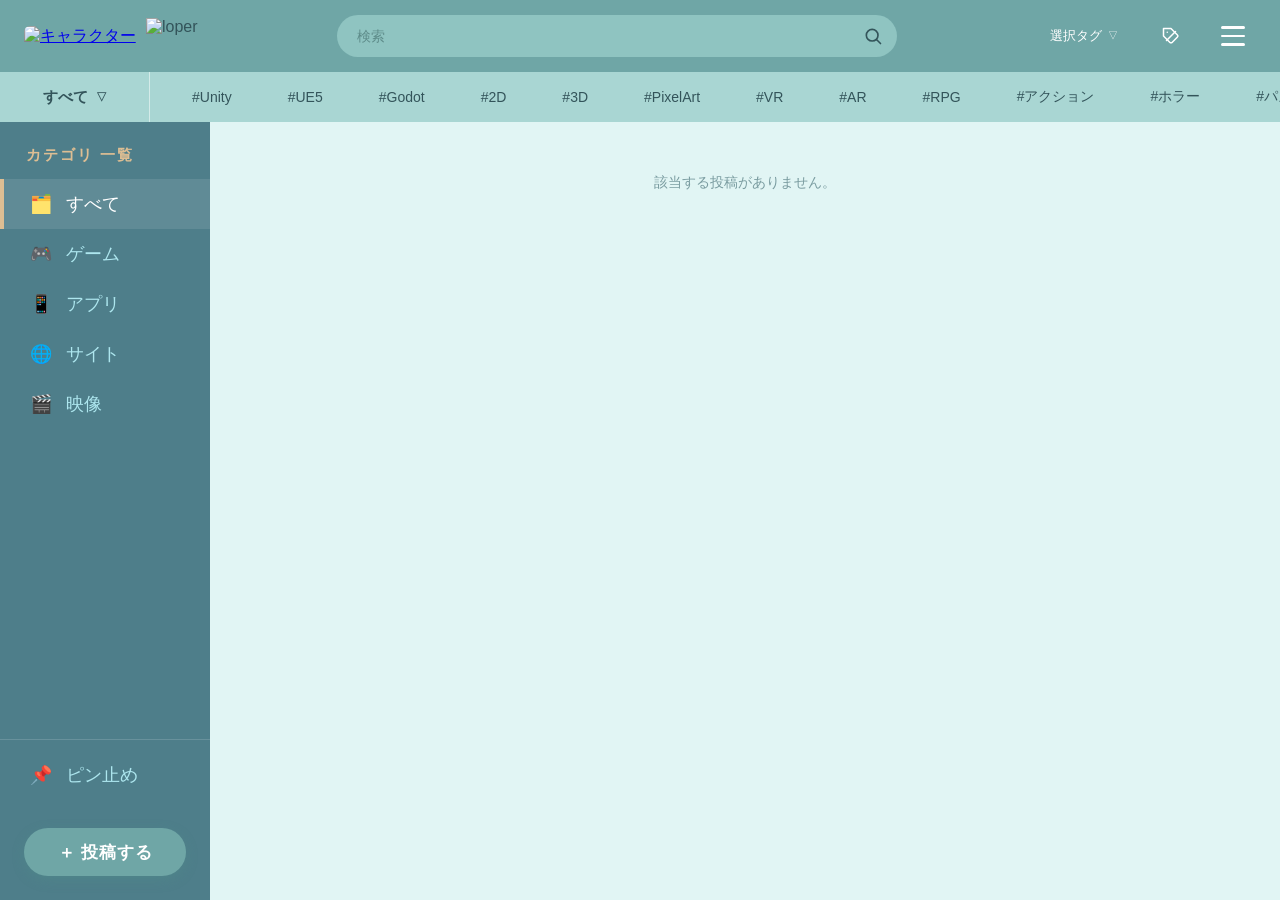
==== commit 70b2c06c: "大幅変更" ====
--- a/index.html
+++ b/index.html
@@ -43,7 +43,11 @@
       </svg>
     </button>
 
-    <div class="profile-icon" id="profileIcon"></div>
+    <button class="hamburger-btn" id="hamburgerBtn" aria-label="メニュー">
+      <span class="hamburger-line"></span>
+      <span class="hamburger-line"></span>
+      <span class="hamburger-line"></span>
+    </button>
   </header>
 
   <!-- カテゴリ・タグバー -->
@@ -283,8 +287,11 @@
     </div>
 
     <div class="settings-section">
-      <h3 class="settings-section-title">期限切れ募集</h3>
-      <div class="expired-posts-list" id="expiredPostsList"></div>
+      <div class="settings-pulldown-header" id="expiredPulldownHeader">
+        <h3 class="settings-section-title">期限切れ募集</h3>
+        <span class="settings-pulldown-arrow" id="expiredPulldownArrow">▽</span>
+      </div>
+      <div class="expired-posts-list" id="expiredPostsList" style="display:none;"></div>
     </div>
   </div>
 </div>
@@ -320,6 +327,24 @@
   </div>
 </div>
 
+<!-- メニュー画面（画面右からスライド表示） -->
+<div class="menu-overlay" id="menuOverlay">
+  <div class="menu-panel" id="menuPanel">
+    <div class="menu-panel-header">
+      <button class="menu-close-btn" id="menuCloseBtn" aria-label="閉じる">×</button>
+    </div>
+
+    <div class="menu-profile-area">
+      <div class="menu-profile-icon" id="menuProfileIcon"></div>
+      <div class="menu-profile-name" id="menuProfileName">名前</div>
+    </div>
+
+    <nav class="menu-list">
+      <!-- 今後メニュー項目をここに追加 -->
+    </nav>
+  </div>
+</div>
+
 <!-- プロフィール画面（画面左からスライド表示） -->
 <div class="profile-overlay" id="profileOverlay">
   <div class="profile-panel" id="profilePanel">
--- a/style.css
+++ b/style.css
@@ -257,15 +257,127 @@
   background: rgba(255, 255, 255, 0.25);
 }
 
-.profile-icon {
+/* ================= ハンバーガーメニューボタン ================= */
+.hamburger-btn {
   width: 46px;
   height: 46px;
+  border: none;
+  background: transparent;
+  cursor: pointer;
+  display: flex;
+  flex-direction: column;
+  align-items: center;
+  justify-content: center;
+  gap: 6px;
+  flex-shrink: 0;
+  border-radius: 8px;
+  transition: background 0.15s;
+}
+
+.hamburger-btn:hover {
+  background: rgba(255, 255, 255, 0.2);
+}
+
+.hamburger-line {
+  display: block;
+  width: 24px;
+  height: 2.5px;
+  background: #fff;
+  border-radius: 2px;
+}
+
+/* ================= メニュー画面 ================= */
+.menu-overlay {
+  position: fixed;
+  inset: 0;
+  background: rgba(0, 0, 0, 0.35);
+  display: none;
+  z-index: 1400;
+}
+
+.menu-overlay.show {
+  display: block;
+}
+
+.menu-panel {
+  position: absolute;
+  top: 0;
+  right: 0;
+  height: 100%;
+  width: 300px;
+  max-width: 80%;
+  background: var(--sidebar-bg);
+  padding: 22px 24px 28px;
+  display: flex;
+  flex-direction: column;
+  gap: 18px;
+  overflow-y: auto;
+  scrollbar-width: none;
+  transform: translateX(100%);
+  transition: transform 0.25s ease;
+}
+
+.menu-panel::-webkit-scrollbar { display: none; }
+
+.menu-overlay.show .menu-panel {
+  transform: translateX(0);
+}
+
+.menu-panel-header {
+  display: flex;
+  align-items: center;
+  justify-content: flex-end;
+  flex-shrink: 0;
+}
+
+.menu-close-btn {
+  width: 36px;
+  height: 36px;
+  border: none;
+  background: transparent;
+  color: #fff;
+  font-size: 22px;
+  line-height: 1;
+  display: flex;
+  align-items: center;
+  justify-content: center;
+  cursor: pointer;
+  border-radius: 50%;
+  transition: background 0.15s;
+}
+
+.menu-close-btn:hover {
+  background: rgba(255, 255, 255, 0.25);
+}
+
+.menu-profile-area {
+  display: flex;
+  flex-direction: column;
+  align-items: center;
+  gap: 10px;
+  padding: 10px 0 18px;
+  border-bottom: 1px solid rgba(255, 255, 255, 0.15);
+  cursor: pointer;
+  transition: opacity 0.15s;
+}
+
+.menu-profile-area:hover {
+  opacity: 0.8;
+}
+
+.menu-profile-icon {
+  width: 72px;
+  height: 72px;
   border-radius: 50%;
   background: #FFFFFF;
   background-size: cover;
   background-position: center;
-  flex-shrink: 0;
-  cursor: pointer;
+}
+
+.menu-profile-name {
+  font-size: 15px;
+  font-weight: bold;
+  color: var(--category-text-color);
 }
 
 /* ================= カテゴリ・タグバー ================= */
@@ -1251,12 +1363,12 @@
 .profile-name-display {
   width: 100%;
   text-align: center;
+  align-self: center;
   font-size: 18px;
   font-weight: bold;
   font-family: inherit;
   color: var(--profile-name-color);
-  padding: 8px 20px;
-  box-sizing: border-box;
+  padding: 8px 0;
 }
 
 .profile-bio {
@@ -1590,9 +1702,35 @@
   font-size: 15px;
   font-weight: bold;
   color: var(--text-dark);
-  margin-bottom: 12px;
-  padding-bottom: 8px;
+  margin: 0;
+}
+
+.settings-pulldown-header {
+  display: flex;
+  align-items: center;
+  justify-content: space-between;
+  padding-bottom: 10px;
   border-bottom: 2px solid var(--content-bg);
+  cursor: pointer;
+  user-select: none;
+}
+
+.settings-pulldown-header:hover {
+  opacity: 0.75;
+}
+
+.settings-pulldown-arrow {
+  font-size: 11px;
+  color: #7A9CA0;
+  transition: transform 0.2s;
+}
+
+.settings-pulldown-arrow.open {
+  transform: rotate(180deg);
+}
+
+.settings-section-title + .settings-name-row {
+  margin-top: 12px;
 }
 
 .settings-name-row {
@@ -1638,6 +1776,7 @@
   display: flex;
   flex-direction: column;
   gap: 10px;
+  margin-top: 12px;
 }
 
 .expired-post-item {
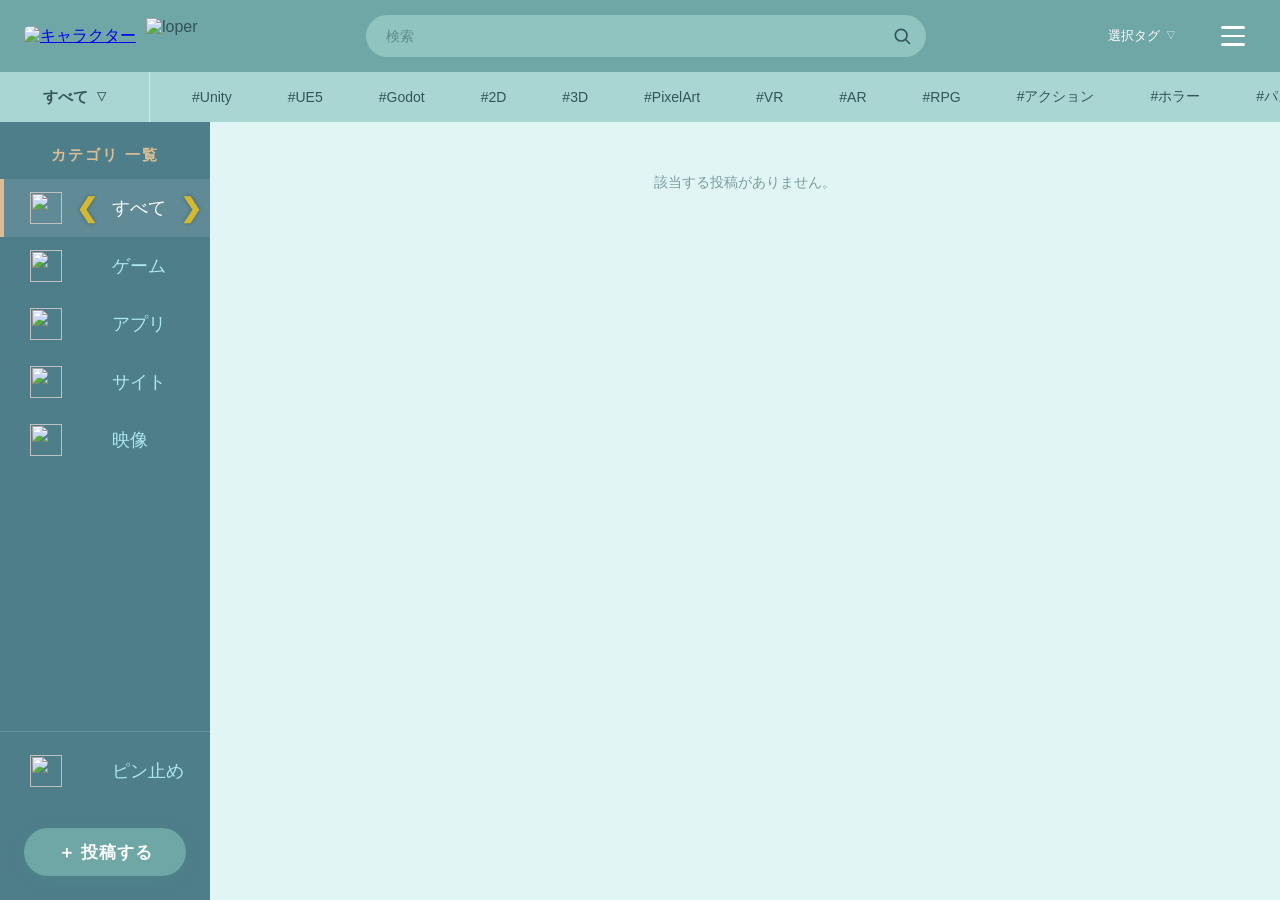
==== commit b391e857: "リンク変更" ====
--- a/index.html
+++ b/index.html
@@ -35,14 +35,6 @@
       </div>
     </div>
 
-    <button class="clear-tags-btn" id="clearTagsBtn" aria-label="タグ選択を解除" title="選択中のタグをすべて解除">
-      <svg width="18" height="18" viewBox="0 0 24 24" fill="none" stroke="currentColor" stroke-width="2" stroke-linecap="round" stroke-linejoin="round">
-        <path d="M20.59 13.41l-7.17 7.17a2 2 0 0 1-2.83 0L2 12V2h10l8.59 8.59a2 2 0 0 1 0 2.82z"></path>
-        <line x1="7" y1="7" x2="7.01" y2="7"></line>
-        <line x1="18" y1="6" x2="6" y2="18"></line>
-      </svg>
-    </button>
-
     <button class="hamburger-btn" id="hamburgerBtn" aria-label="メニュー">
       <span class="hamburger-line"></span>
       <span class="hamburger-line"></span>
@@ -94,31 +86,43 @@
         <div class="category-list-header">カテゴリ 一覧</div>
 
         <div class="category-item active" data-category="all">
-          <span class="category-item-icon">🗂️</span>
+          <img class="category-item-img" src="" alt="">
+          <span class="category-item-arrow left">❮</span>
           <span class="category-item-label">すべて</span>
+          <span class="category-item-arrow right">❯</span>
         </div>
         <div class="category-item" data-category="game">
-          <span class="category-item-icon">🎮</span>
+          <img class="category-item-img" src="" alt="">
+          <span class="category-item-arrow left">❮</span>
           <span class="category-item-label">ゲーム</span>
+          <span class="category-item-arrow right">❯</span>
         </div>
         <div class="category-item" data-category="app">
-          <span class="category-item-icon">📱</span>
+          <img class="category-item-img" src="" alt="">
+          <span class="category-item-arrow left">❮</span>
           <span class="category-item-label">アプリ</span>
+          <span class="category-item-arrow right">❯</span>
         </div>
         <div class="category-item" data-category="site">
-          <span class="category-item-icon">🌐</span>
+          <img class="category-item-img" src="" alt="">
+          <span class="category-item-arrow left">❮</span>
           <span class="category-item-label">サイト</span>
+          <span class="category-item-arrow right">❯</span>
         </div>
         <div class="category-item" data-category="video">
-          <span class="category-item-icon">🎬</span>
+          <img class="category-item-img" src="" alt="">
+          <span class="category-item-arrow left">❮</span>
           <span class="category-item-label">映像</span>
+          <span class="category-item-arrow right">❯</span>
         </div>
       </div>
 
       <div class="pin-section">
-        <div class="category-item" id="pinItem">
-          <span class="category-item-icon">📌</span>
+        <div class="category-item" id="pinItem" data-category="pin">
+          <img class="category-item-img" src="" alt="">
+          <span class="category-item-arrow left">❮</span>
           <span class="category-item-label">ピン止め</span>
+          <span class="category-item-arrow right">❯</span>
         </div>
       </div>
 
@@ -340,17 +344,18 @@
     </div>
 
     <nav class="menu-list">
-      <!-- 今後メニュー項目をここに追加 -->
+      <a class="menu-list-item" href="https://hitoki1103.github.io/loper_IdeaShare/" target="_blank" rel="noopener">アイデア</a>
+      <a class="menu-list-item" href="https://hitoki1103.github.io/PixelArt/" target="_blank" rel="noopener">ドット絵ツール</a>
     </nav>
   </div>
 </div>
 
-<!-- プロフィール画面（画面左からスライド表示） -->
+<!-- プロフィール画面（画面右からスライド表示） -->
 <div class="profile-overlay" id="profileOverlay">
   <div class="profile-panel" id="profilePanel">
     <div class="profile-panel-header">
-      <button class="profile-icon-btn" id="profileCloseBtn" aria-label="メイン画面へ戻る">×</button>
       <button class="profile-icon-btn" id="profileSettingsBtn" aria-label="設定">⚙</button>
+      <button class="profile-icon-btn" id="profileCloseBtn" aria-label="メニュー画面へ戻る">×</button>
     </div>
 
     <!-- ログイン前 -->
--- a/style.css
+++ b/style.css
@@ -30,7 +30,7 @@
   --card-border-game: #5577E0;
   --card-border-app: #9B7BD6;
   --card-border-site: #B08A5E;
-  --card-border-video: #FFFFFF;
+  --card-border-video: #C9C9C9;
   --content-box-border: #BDE6EC;
   --content-box-bg: #FBFEFE;
   --avatar-bg: #C9C9C9;
@@ -99,7 +99,7 @@
   width: 60px;
   height: 60px;
   border-radius: 6px;
-  object-fit: cover;
+  object-fit: contain;
 }
 
 .logo-img {
@@ -238,23 +238,24 @@
   color: #aaa;
 }
 
-.clear-tags-btn {
-  flex-shrink: 0;
-  display: flex;
-  align-items: center;
-  justify-content: center;
-  width: 38px;
-  height: 38px;
-  border: none;
-  border-radius: 50%;
-  background: transparent;
-  color: #fff;
+.selected-tags-pulldown-clear {
+  display: block;
+  width: calc(100% - 20px);
+  margin: 6px 10px 8px;
+  padding: 8px 0;
+  border: none;
+  border-radius: 16px;
+  background: var(--content-bg);
+  color: var(--text-dark);
+  font-size: 13px;
+  font-weight: bold;
+  font-family: inherit;
   cursor: pointer;
   transition: background 0.15s;
 }
 
-.clear-tags-btn:hover {
-  background: rgba(255, 255, 255, 0.25);
+.selected-tags-pulldown-clear:hover {
+  background: #CDE7E5;
 }
 
 /* ================= ハンバーガーメニューボタン ================= */
@@ -291,12 +292,16 @@
   position: fixed;
   inset: 0;
   background: rgba(0, 0, 0, 0.35);
-  display: none;
+  visibility: hidden;
+  opacity: 0;
+  transition: opacity 0.18s ease, visibility 0s linear 0.18s;
   z-index: 1400;
 }
 
 .menu-overlay.show {
-  display: block;
+  visibility: visible;
+  opacity: 1;
+  transition: opacity 0.18s ease;
 }
 
 .menu-panel {
@@ -307,6 +312,7 @@
   width: 300px;
   max-width: 80%;
   background: var(--sidebar-bg);
+  border-radius: 28px 0 0 28px;
   padding: 22px 24px 28px;
   display: flex;
   flex-direction: column;
@@ -314,7 +320,7 @@
   overflow-y: auto;
   scrollbar-width: none;
   transform: translateX(100%);
-  transition: transform 0.25s ease;
+  transition: transform 0.18s ease;
 }
 
 .menu-panel::-webkit-scrollbar { display: none; }
@@ -378,6 +384,27 @@
   font-size: 15px;
   font-weight: bold;
   color: var(--category-text-color);
+}
+
+.menu-list {
+  display: flex;
+  flex-direction: column;
+  gap: 4px;
+}
+
+.menu-list-item {
+  display: block;
+  padding: 14px 18px;
+  font-size: 15px;
+  color: var(--category-text-color);
+  text-decoration: none;
+  border-radius: 10px;
+  transition: background 0.15s;
+  cursor: pointer;
+}
+
+.menu-list-item:hover {
+  background: rgba(255, 255, 255, 0.1);
 }
 
 /* ================= カテゴリ・タグバー ================= */
@@ -549,6 +576,7 @@
   font-weight: bold;
   letter-spacing: 2px;
   padding: 6px 26px 14px;
+  text-align: center;
 }
 
 .category-item {
@@ -579,6 +607,40 @@
   text-align: center;
   flex-shrink: 0;
 }
+
+.category-item-img {
+  width: 32px;
+  height: 32px;
+  object-fit: contain;
+  flex-shrink: 0;
+}
+
+.category-item-arrow {
+  font-size: 26px;
+  font-weight: bold;
+  flex-shrink: 0;
+  line-height: 1;
+  visibility: hidden;
+  text-shadow: 0 0 4px rgba(0, 0, 0, 0.3);
+}
+
+.category-item.active .category-item-arrow {
+  visibility: visible;
+}
+
+.category-item .category-item-label {
+  flex: 1;
+  text-align: center;
+  white-space: nowrap;
+}
+
+/* カテゴリ別の矢印カラー */
+.category-item[data-category="all"] .category-item-arrow   { color: #D4B830; }
+.category-item[data-category="game"] .category-item-arrow  { color: var(--card-border-game); }
+.category-item[data-category="app"] .category-item-arrow   { color: var(--card-border-app); }
+.category-item[data-category="site"] .category-item-arrow  { color: var(--card-border-site); }
+.category-item[data-category="video"] .category-item-arrow { color: #B0B0B0; }
+.category-item[data-category="pin"] .category-item-arrow   { color: #D03030; }
 
 .pin-section {
   border-top: 1px solid var(--sidebar-border);
@@ -667,7 +729,6 @@
 .post-card.cat-site  { border-color: var(--card-border-site); }
 .post-card.cat-video {
   border-color: var(--card-border-video);
-  box-shadow: 0 0 0 1px rgba(0, 0, 0, 0.05);
 }
 
 /* アイコン・名前 */
@@ -1252,12 +1313,16 @@
   position: fixed;
   inset: 0;
   background: rgba(0, 0, 0, 0.35);
-  display: none;
+  visibility: hidden;
+  opacity: 0;
+  transition: opacity 0.18s ease, visibility 0s linear 0.18s;
   z-index: 1500;
 }
 
 .profile-overlay.show {
-  display: block;
+  visibility: visible;
+  opacity: 1;
+  transition: opacity 0.18s ease;
 }
 
 .profile-panel {
@@ -1276,7 +1341,7 @@
   overflow-y: auto;
   scrollbar-width: none;
   transform: translateX(-100%);
-  transition: transform 0.25s ease;
+  transition: transform 0.18s ease;
 }
 
 .profile-panel::-webkit-scrollbar { display: none; }
